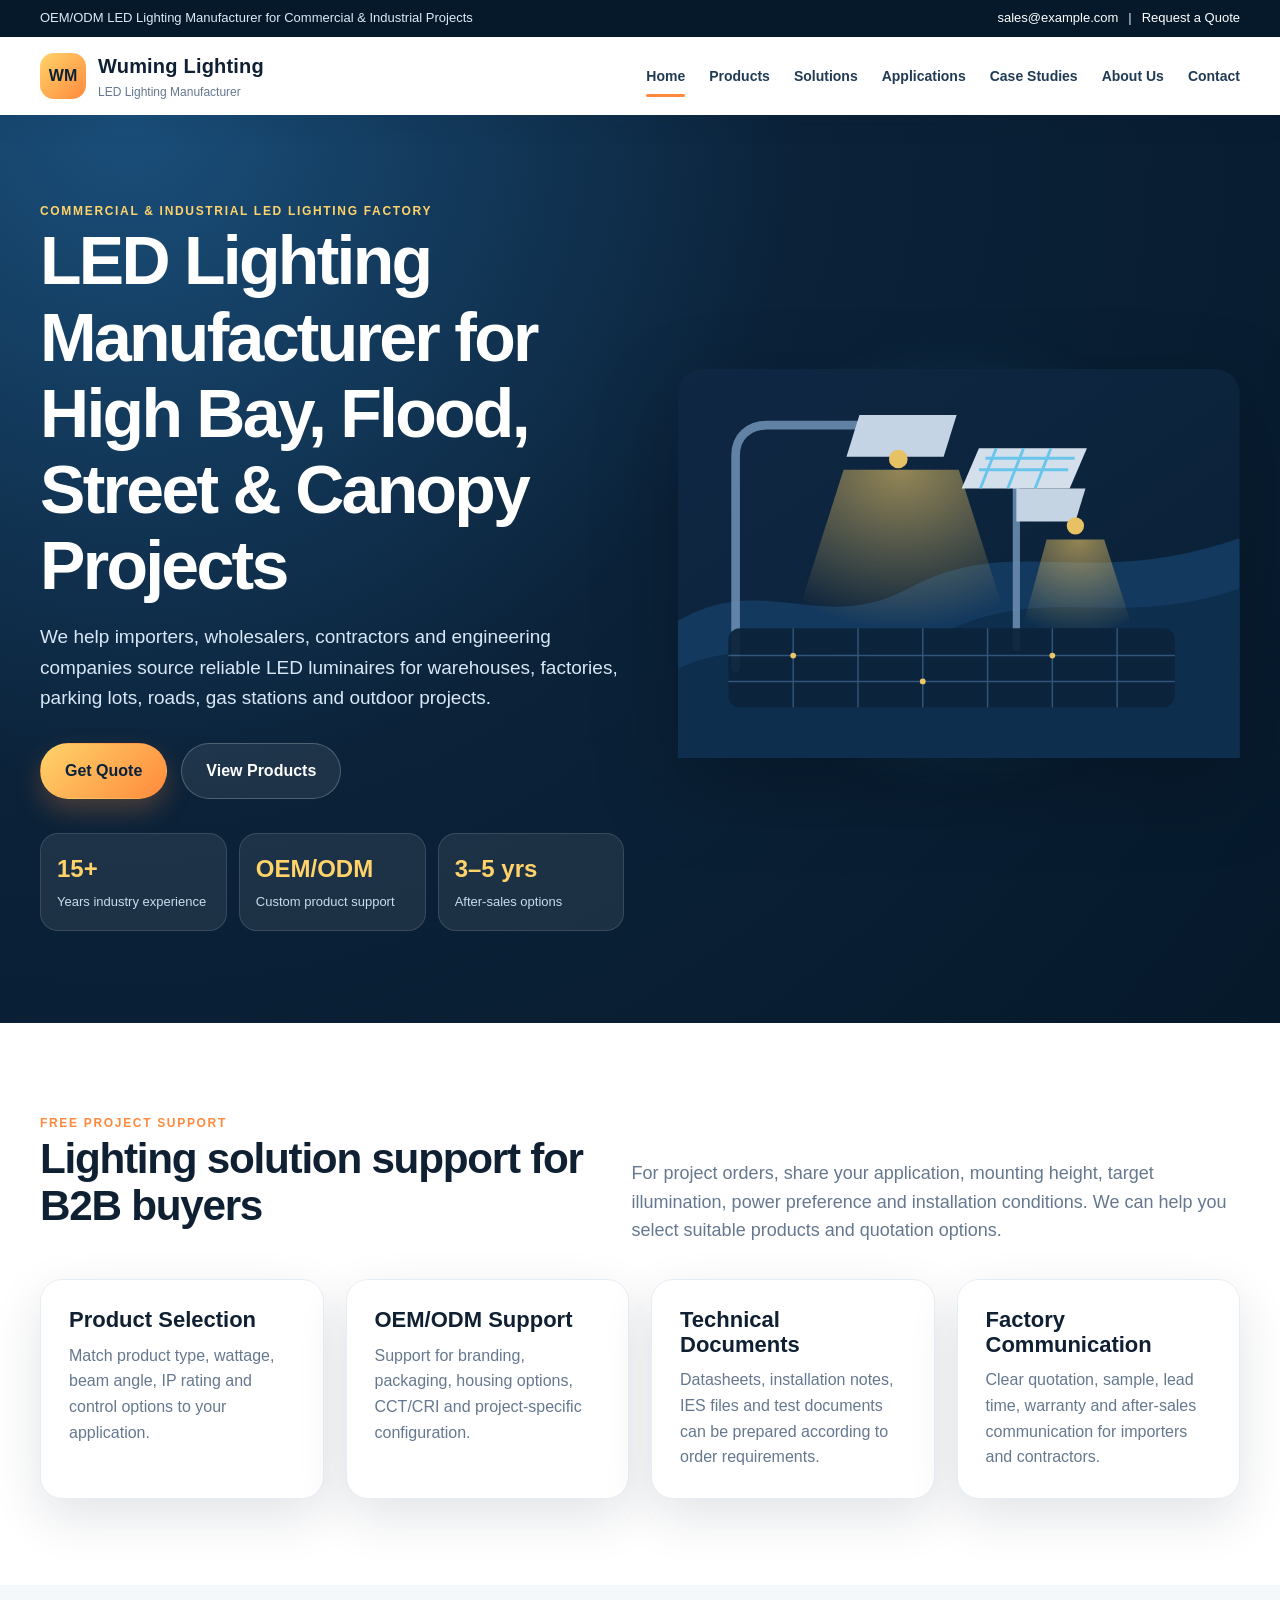
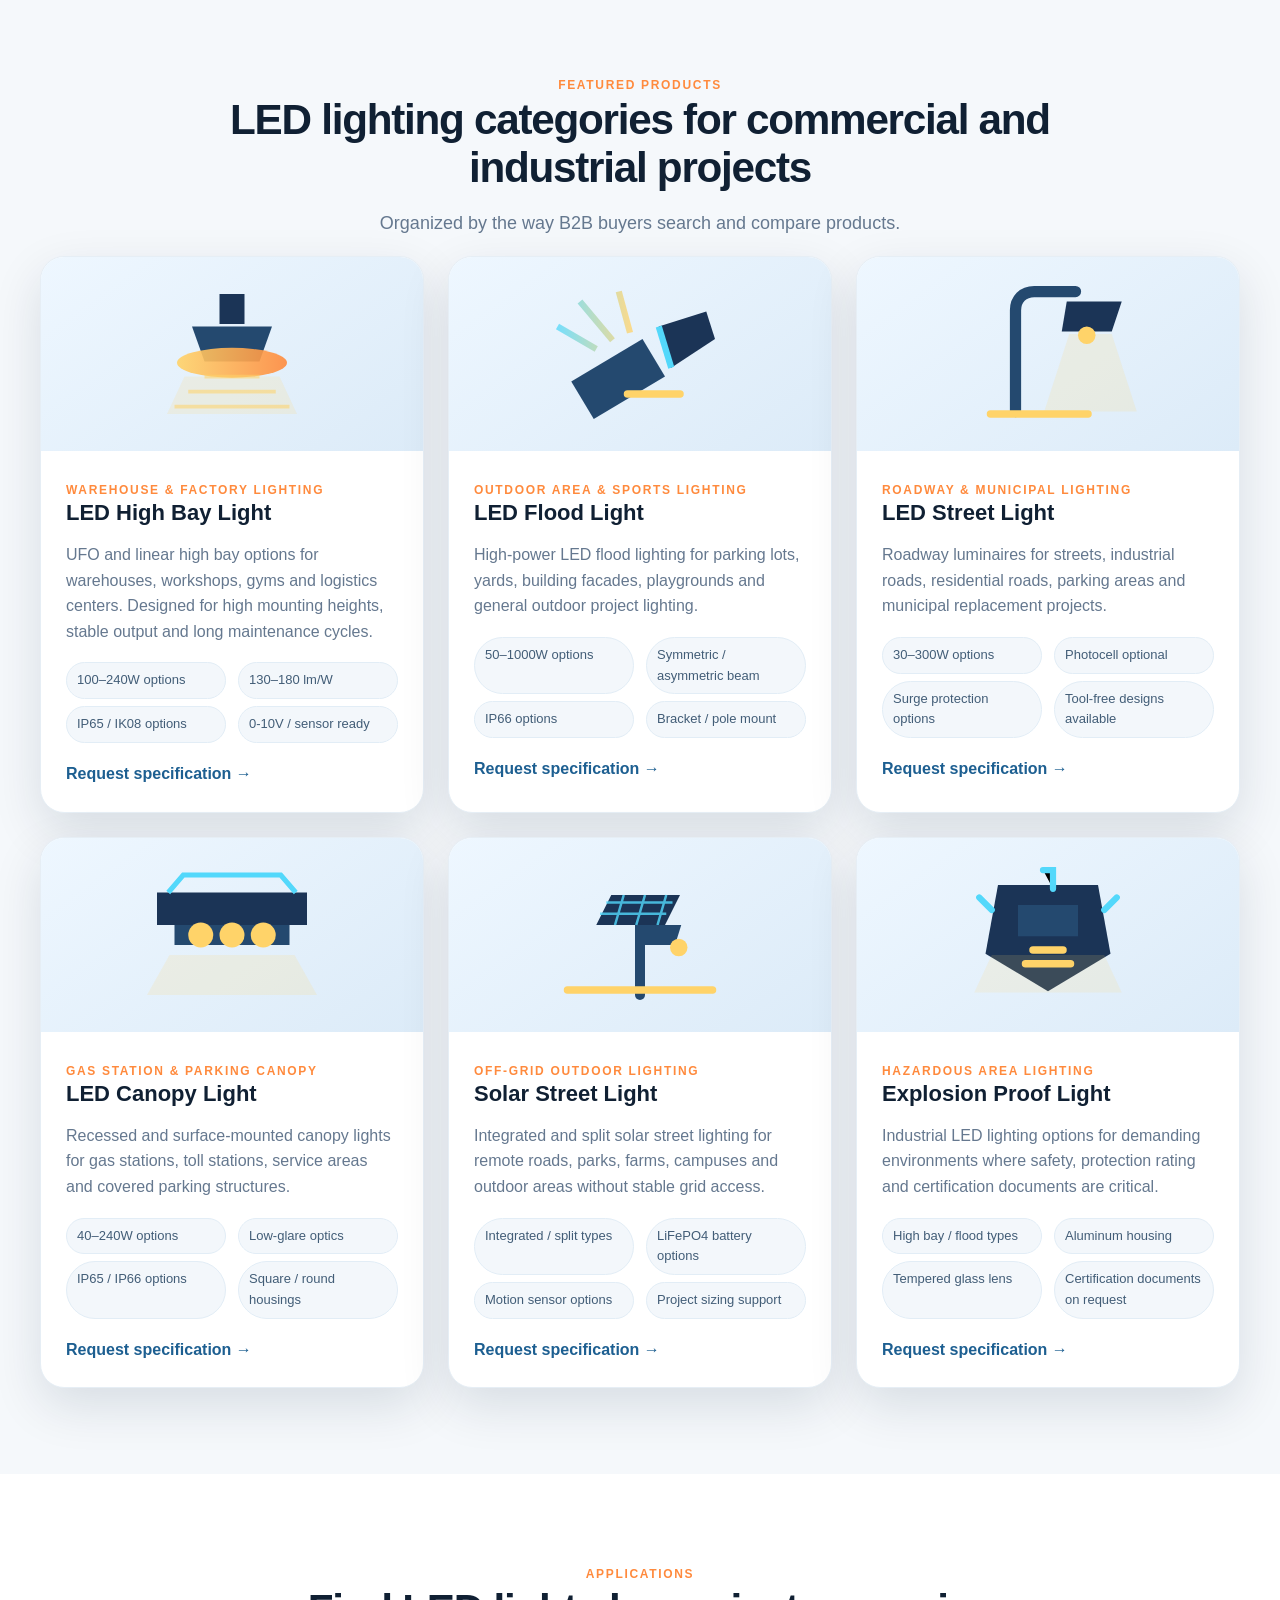
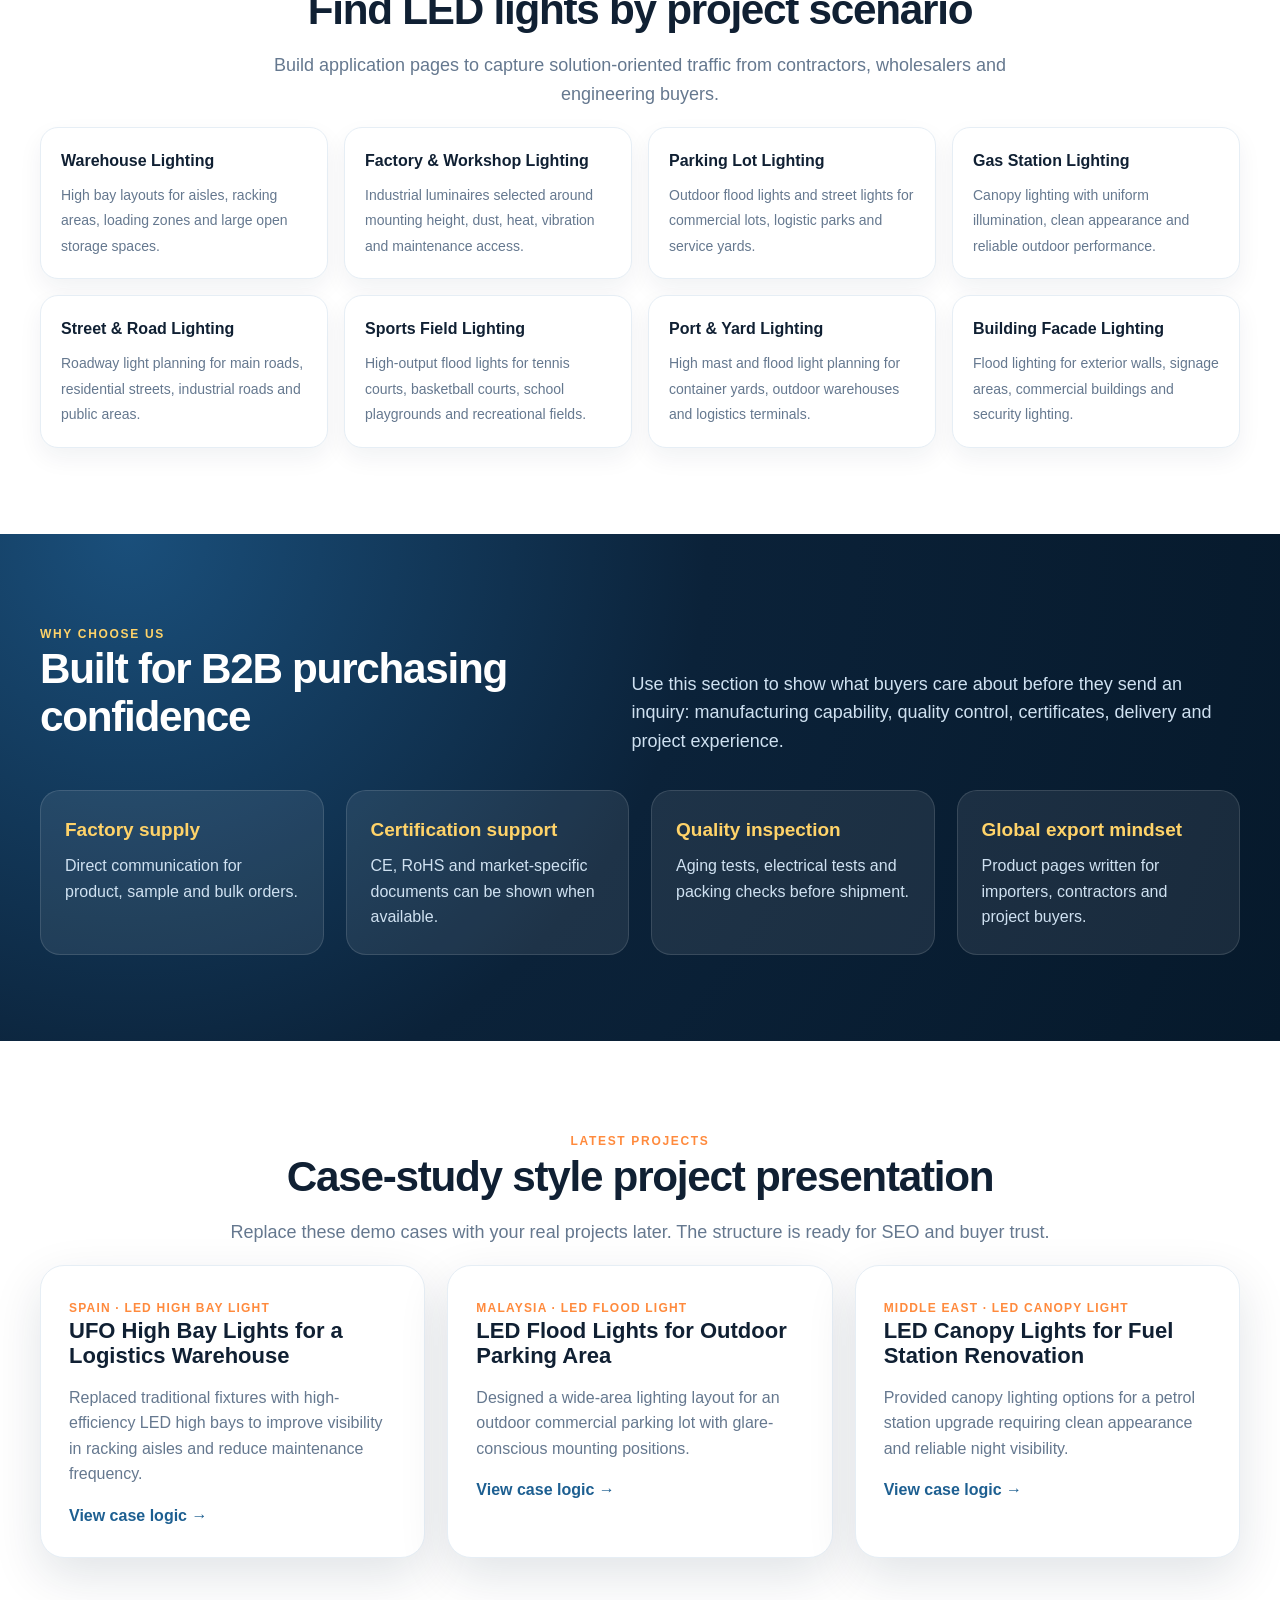
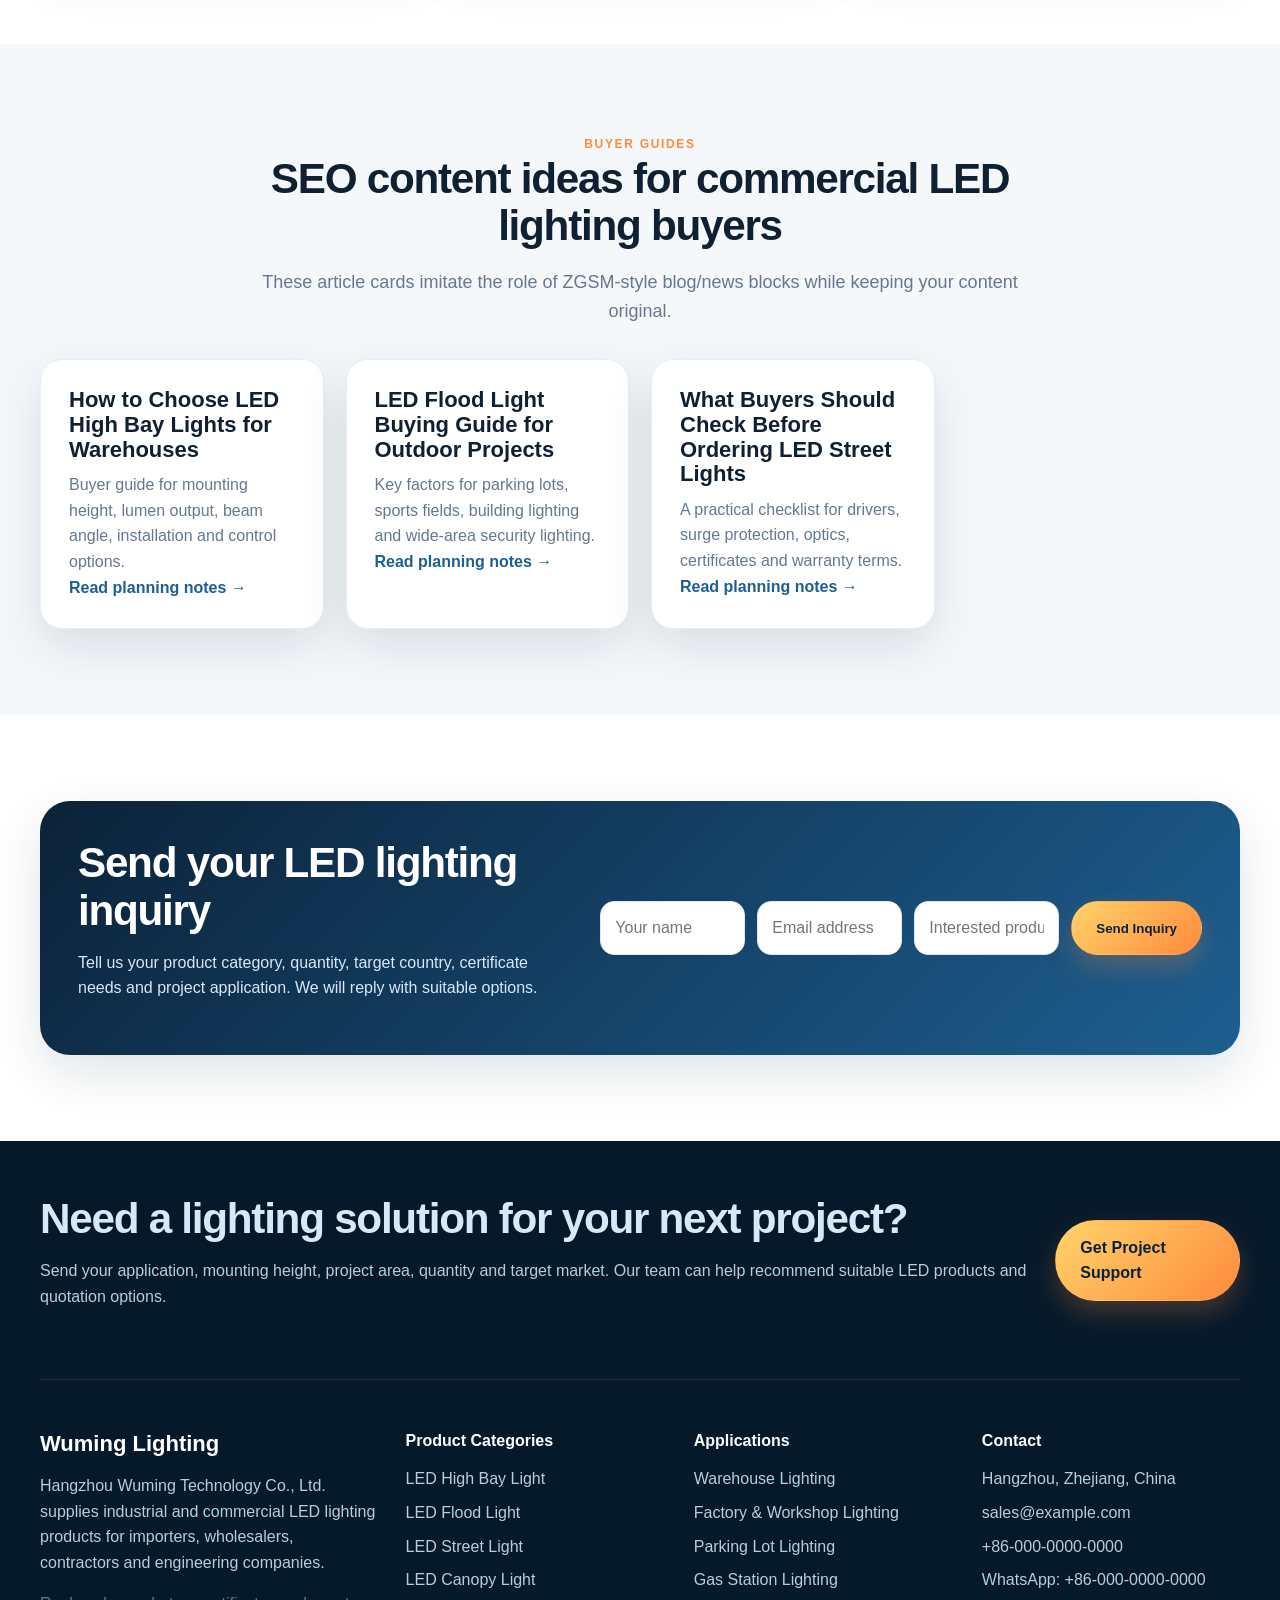
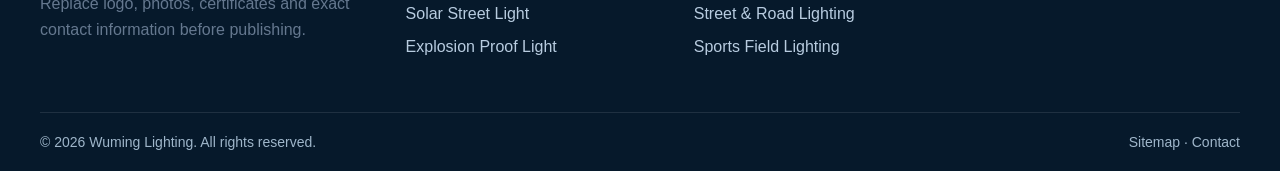
==== index.html @ 7475a836 "Initial commit of Wuming LED static site" ====
<!doctype html>
<html lang='en'>
<head>
  <meta charset='utf-8'>
  <meta name='viewport' content='width=device-width, initial-scale=1'>
  <title>Commercial &amp; Industrial LED Lighting Manufacturer</title>
  <meta name='description' content='Wuming Lighting supplies LED high bay, flood, street, canopy and solar lighting for B2B commercial and industrial projects.'>
  <meta name='robots' content='index, follow'>
  <link rel='canonical' href='https://example.com'>
  <meta property='og:title' content='Commercial &amp; Industrial LED Lighting Manufacturer'>
  <meta property='og:description' content='Wuming Lighting supplies LED high bay, flood, street, canopy and solar lighting for B2B commercial and industrial projects.'>
  <meta property='og:type' content='website'>
  <meta name='theme-color' content='#0b2239'>
  <link rel='stylesheet' href='/assets/css/style.css'>
  
<script type='application/ld+json'>{
  "@context":"https://schema.org",
  "@type":"Organization",
  "name":"Wuming Lighting",
  "legalName":"Hangzhou Wuming Technology Co., Ltd.",
  "url":"https://example.com",
  "email":"sales@example.com",
  "address":{"@type":"PostalAddress","addressLocality":"Hangzhou","addressRegion":"Zhejiang","addressCountry":"CN"},
  "makesOffer":[{"@type":"Offer","itemOffered":{"@type":"Product","name":"LED High Bay Light"}}, {"@type":"Offer","itemOffered":{"@type":"Product","name":"LED Flood Light"}}, {"@type":"Offer","itemOffered":{"@type":"Product","name":"LED Street Light"}}, {"@type":"Offer","itemOffered":{"@type":"Product","name":"LED Canopy Light"}}, {"@type":"Offer","itemOffered":{"@type":"Product","name":"Solar Street Light"}}, {"@type":"Offer","itemOffered":{"@type":"Product","name":"Explosion Proof Light"}}]
}</script>
</head>
<body>

<header class='site-header' id='top'>
  <div class='topbar'>
    <div>OEM/ODM LED Lighting Manufacturer for Commercial & Industrial Projects</div>
    <div class='topbar-links'><a href='mailto:sales@example.com'>sales@example.com</a><span>|</span><a href='/contact/'>Request a Quote</a></div>
  </div>
  <div class='nav-wrap'>
    <a class='brand' href='/' aria-label='Wuming Lighting home'>
      <span class='brand-mark'>WM</span><span><strong>Wuming Lighting</strong><small>LED Lighting Manufacturer</small></span>
    </a>
    <button class='menu-toggle' aria-label='Open navigation' aria-expanded='false'>☰</button>
    <nav class='main-nav' aria-label='Main navigation'><a class='active' href='/'>Home</a><a class='' href='/products/'>Products</a><a class='' href='/solutions/'>Solutions</a><a class='' href='/applications/'>Applications</a><a class='' href='/case-studies/'>Case Studies</a><a class='' href='/about/'>About Us</a><a class='' href='/contact/'>Contact</a></nav>
  </div>
</header>

<main>
<section class='hero section-dark'>
  <div class='container hero-grid'>
    <div class='hero-copy'>
      <span class='eyebrow'>Commercial & Industrial LED Lighting Factory</span>
      <h1>LED Lighting Manufacturer for High Bay, Flood, Street & Canopy Projects</h1>
      <p>We help importers, wholesalers, contractors and engineering companies source reliable LED luminaires for warehouses, factories, parking lots, roads, gas stations and outdoor projects.</p>
      <div class='hero-actions'><a class='btn btn-primary' href='/contact/'>Get Quote</a><a class='btn btn-secondary' href='/products/'>View Products</a></div>
      <div class='hero-metrics'><div><strong>15+</strong><span>Years industry experience</span></div><div><strong>OEM/ODM</strong><span>Custom product support</span></div><div><strong>3–5 yrs</strong><span>After-sales options</span></div></div>
    </div>
    <div class='hero-visual'>
<svg class='hero-visual-svg' viewBox='0 0 780 540' role='img' aria-label='Industrial LED lighting project illustration'>
  <defs>
    <linearGradient id='hbg' x1='0' x2='1' y1='0' y2='1'><stop stop-color='#0f2743'/><stop offset='1' stop-color='#092035'/></linearGradient>
    <radialGradient id='beam' cx='50%' cy='0%' r='80%'><stop stop-color='#ffd369' stop-opacity='.62'/><stop offset='1' stop-color='#ffd369' stop-opacity='0'/></radialGradient>
  </defs>
  <rect width='780' height='540' rx='34' fill='url(#hbg)'/>
  <path d='M0 350 C120 280 200 370 320 305 C470 225 560 310 780 235 V540 H0z' fill='#14395e'/>
  <path d='M0 416 C120 360 230 435 360 370 C515 292 600 366 780 305 V540 H0z' fill='#0d2e4d'/>
  <g opacity='.9'>
    <path d='M80 415V120c0-26 18-42 44-42h160' fill='none' stroke='#6a8caf' stroke-width='12' stroke-linecap='round'/>
    <path d='M252 64h135l-18 58H234z' fill='#d9e8f6'/>
    <circle cx='306' cy='125' r='13' fill='#ffd369'/>
    <path d='M230 140h160l88 276H142z' fill='url(#beam)'/>
  </g>
  <g opacity='.9' transform='translate(410 82)'>
    <path d='M60 305V72' stroke='#6a8caf' stroke-width='10' stroke-linecap='round'/>
    <path d='M8 28h150l-24 56H-16z' fill='#eaf4ff'/>
    <path d='M17 42h124M8 58h124M32 28L10 84M70 28L48 84M108 28L86 84' stroke='#57d0ff' stroke-width='4' opacity='.8'/>
    <path d='M60 84h96l-14 46H60z' fill='#d9e8f6'/>
    <circle cx='142' cy='136' r='12' fill='#ffd369'/>
    <path d='M102 155h80l54 168H56z' fill='url(#beam)'/>
  </g>
  <g transform='translate(70 360)' opacity='.92'>
    <rect x='0' y='0' width='620' height='110' rx='16' fill='#0b233a'/>
    <path d='M0 38h620M0 74h620M90 0v110M180 0v110M270 0v110M360 0v110M450 0v110M540 0v110' stroke='#355a7d' stroke-width='2'/>
    <circle cx='90' cy='38' r='4' fill='#ffd369'/><circle cx='270' cy='74' r='4' fill='#ffd369'/><circle cx='450' cy='38' r='4' fill='#ffd369'/>
  </g>
</svg>
</div>
  </div>
</section>
<section class='section'>
  <div class='container split-head'><div><span class='eyebrow'>Free Project Support</span><h2>Lighting solution support for B2B buyers</h2></div><p>For project orders, share your application, mounting height, target illumination, power preference and installation conditions. We can help you select suitable products and quotation options.</p></div>
  <div class='container feature-grid'>
    <article class='feature-card'><h3>Product Selection</h3><p>Match product type, wattage, beam angle, IP rating and control options to your application.</p></article>
    <article class='feature-card'><h3>OEM/ODM Support</h3><p>Support for branding, packaging, housing options, CCT/CRI and project-specific configuration.</p></article>
    <article class='feature-card'><h3>Technical Documents</h3><p>Datasheets, installation notes, IES files and test documents can be prepared according to order requirements.</p></article>
    <article class='feature-card'><h3>Factory Communication</h3><p>Clear quotation, sample, lead time, warranty and after-sales communication for importers and contractors.</p></article>
  </div>
</section>
<section class='section soft-bg'>
  <div class='container section-head'><span class='eyebrow'>Featured Products</span><h2>LED lighting categories for commercial and industrial projects</h2><p>Organized by the way B2B buyers search and compare products.</p></div>
  <div class='container product-grid'>
<article class='product-card' id='led-high-bay-light'>
  <div class='product-media'><svg viewBox='0 0 160 120' role='img' aria-hidden='true'><defs><linearGradient id='g1' x1='0' x2='1'><stop stop-color='#ffd369'/><stop offset='1' stop-color='#ff8a3d'/></linearGradient></defs><path d='M70 12h20v24H70z' fill='#1b3456'/><path d='M48 38h64l-10 28H58z' fill='#24496f'/><ellipse cx='80' cy='67' rx='44' ry='12' fill='url(#g1)' opacity='.9'/><path d='M42 78h76l14 30H28z' fill='#ffd369' opacity='.16'/><path d='M58 78h44M45 90h70M34 102h92' stroke='#ffd369' stroke-width='3' opacity='.55'/></svg></div>
  <div class='product-body'>
    <span class='eyebrow'>Warehouse & factory lighting</span>
    <h3>LED High Bay Light</h3>
    <p>UFO and linear high bay options for warehouses, workshops, gyms and logistics centers. Designed for high mounting heights, stable output and long maintenance cycles.</p>
    <ul class='spec-list'><li>100–240W options</li><li>130–180 lm/W</li><li>IP65 / IK08 options</li><li>0-10V / sensor ready</li></ul>
    <a class='text-link' href='/contact/?product=led-high-bay-light'>Request specification →</a>
  </div>
</article>
<article class='product-card' id='led-flood-light'>
  <div class='product-media'><svg viewBox='0 0 160 120' role='img' aria-hidden='true'><defs><linearGradient id='gf' x1='0' x2='1'><stop stop-color='#53d8fb'/><stop offset='1' stop-color='#ffd369'/></linearGradient></defs><path d='M25 82l57-34 18 30-57 34z' fill='#24496f'/><path d='M95 38l38-12 7 22-35 23z' fill='#1b3456'/><path d='M95 38l10 33' stroke='#53d8fb' stroke-width='5'/><path d='M45 56L14 38M58 49L32 18M72 43L63 10' stroke='url(#gf)' stroke-width='5' opacity='.75'/><path d='M70 92h42' stroke='#ffd369' stroke-width='6' stroke-linecap='round'/></svg></div>
  <div class='product-body'>
    <span class='eyebrow'>Outdoor area & sports lighting</span>
    <h3>LED Flood Light</h3>
    <p>High-power LED flood lighting for parking lots, yards, building facades, playgrounds and general outdoor project lighting.</p>
    <ul class='spec-list'><li>50–1000W options</li><li>Symmetric / asymmetric beam</li><li>IP66 options</li><li>Bracket / pole mount</li></ul>
    <a class='text-link' href='/contact/?product=led-flood-light'>Request specification →</a>
  </div>
</article>
<article class='product-card' id='led-street-light'>
  <div class='product-media'><svg viewBox='0 0 160 120' role='img' aria-hidden='true'><path d='M54 106V25c0-9 6-15 15-15h33' fill='none' stroke='#24496f' stroke-width='9' stroke-linecap='round'/><path d='M95 18h44l-8 24H91z' fill='#1b3456'/><path d='M97 44h34l20 62H77z' fill='#ffd369' opacity='.16'/><path d='M34 108h78' stroke='#ffd369' stroke-width='6' stroke-linecap='round'/><circle cx='111' cy='45' r='7' fill='#ffd369'/></svg></div>
  <div class='product-body'>
    <span class='eyebrow'>Roadway & municipal lighting</span>
    <h3>LED Street Light</h3>
    <p>Roadway luminaires for streets, industrial roads, residential roads, parking areas and municipal replacement projects.</p>
    <ul class='spec-list'><li>30–300W options</li><li>Photocell optional</li><li>Surge protection options</li><li>Tool-free designs available</li></ul>
    <a class='text-link' href='/contact/?product=led-street-light'>Request specification →</a>
  </div>
</article>
<article class='product-card' id='led-canopy-light'>
  <div class='product-media'><svg viewBox='0 0 160 120' role='img' aria-hidden='true'><path d='M20 26h120v26H20z' fill='#1b3456'/><path d='M34 52h92v16H34z' fill='#24496f'/><circle cx='55' cy='60' r='10' fill='#ffd369'/><circle cx='80' cy='60' r='10' fill='#ffd369'/><circle cx='105' cy='60' r='10' fill='#ffd369'/><path d='M30 76h100l18 32H12z' fill='#ffd369' opacity='.16'/><path d='M29 26l12-14h78l12 14' fill='none' stroke='#53d8fb' stroke-width='4'/></svg></div>
  <div class='product-body'>
    <span class='eyebrow'>Gas station & parking canopy</span>
    <h3>LED Canopy Light</h3>
    <p>Recessed and surface-mounted canopy lights for gas stations, toll stations, service areas and covered parking structures.</p>
    <ul class='spec-list'><li>40–240W options</li><li>Low-glare optics</li><li>IP65 / IP66 options</li><li>Square / round housings</li></ul>
    <a class='text-link' href='/contact/?product=led-canopy-light'>Request specification →</a>
  </div>
</article>
<article class='product-card' id='solar-street-light'>
  <div class='product-media'><svg viewBox='0 0 160 120' role='img' aria-hidden='true'><path d='M80 108V50' stroke='#24496f' stroke-width='8' stroke-linecap='round'/><path d='M57 28h55l-12 24H45z' fill='#1b3456'/><path d='M53 34h53M48 43h53M67 28l-7 24M84 28l-7 24M101 28l-7 24' stroke='#53d8fb' stroke-width='2' opacity='.8'/><path d='M80 52h33l-5 16H80z' fill='#24496f'/><circle cx='111' cy='70' r='7' fill='#ffd369'/><path d='M22 104h116' stroke='#ffd369' stroke-width='6' stroke-linecap='round'/></svg></div>
  <div class='product-body'>
    <span class='eyebrow'>Off-grid outdoor lighting</span>
    <h3>Solar Street Light</h3>
    <p>Integrated and split solar street lighting for remote roads, parks, farms, campuses and outdoor areas without stable grid access.</p>
    <ul class='spec-list'><li>Integrated / split types</li><li>LiFePO4 battery options</li><li>Motion sensor options</li><li>Project sizing support</li></ul>
    <a class='text-link' href='/contact/?product=solar-street-light'>Request specification →</a>
  </div>
</article>
<article class='product-card' id='explosion-proof-light'>
  <div class='product-media'><svg viewBox='0 0 160 120' role='img' aria-hidden='true'><path d='M40 20h80l10 55-50 30-50-30z' fill='#1b3456'/><path d='M56 36h48v25H56z' fill='#24496f'/><path d='M68 72h24M62 83h36' stroke='#ffd369' stroke-width='6' stroke-linecap='round'/><path d='M76 8h8v15M25 30l10 10M135 30l-10 10' stroke='#53d8fb' stroke-width='5' stroke-linecap='round'/><path d='M35 76h90l14 30H21z' fill='#ffd369' opacity='.14'/></svg></div>
  <div class='product-body'>
    <span class='eyebrow'>Hazardous area lighting</span>
    <h3>Explosion Proof Light</h3>
    <p>Industrial LED lighting options for demanding environments where safety, protection rating and certification documents are critical.</p>
    <ul class='spec-list'><li>High bay / flood types</li><li>Aluminum housing</li><li>Tempered glass lens</li><li>Certification documents on request</li></ul>
    <a class='text-link' href='/contact/?product=explosion-proof-light'>Request specification →</a>
  </div>
</article></div>
</section>
<section class='section'>
  <div class='container section-head'><span class='eyebrow'>Applications</span><h2>Find LED lights by project scenario</h2><p>Build application pages to capture solution-oriented traffic from contractors, wholesalers and engineering buyers.</p></div>
  <div class='container app-grid'><a class='app-chip' href='/applications/'><strong>Warehouse Lighting</strong><span>High bay layouts for aisles, racking areas, loading zones and large open storage spaces.</span></a><a class='app-chip' href='/applications/'><strong>Factory & Workshop Lighting</strong><span>Industrial luminaires selected around mounting height, dust, heat, vibration and maintenance access.</span></a><a class='app-chip' href='/applications/'><strong>Parking Lot Lighting</strong><span>Outdoor flood lights and street lights for commercial lots, logistic parks and service yards.</span></a><a class='app-chip' href='/applications/'><strong>Gas Station Lighting</strong><span>Canopy lighting with uniform illumination, clean appearance and reliable outdoor performance.</span></a><a class='app-chip' href='/applications/'><strong>Street & Road Lighting</strong><span>Roadway light planning for main roads, residential streets, industrial roads and public areas.</span></a><a class='app-chip' href='/applications/'><strong>Sports Field Lighting</strong><span>High-output flood lights for tennis courts, basketball courts, school playgrounds and recreational fields.</span></a><a class='app-chip' href='/applications/'><strong>Port & Yard Lighting</strong><span>High mast and flood light planning for container yards, outdoor warehouses and logistics terminals.</span></a><a class='app-chip' href='/applications/'><strong>Building Facade Lighting</strong><span>Flood lighting for exterior walls, signage areas, commercial buildings and security lighting.</span></a></div>
</section>
<section class='section section-dark'>
  <div class='container split-head'><div><span class='eyebrow'>Why Choose Us</span><h2>Built for B2B purchasing confidence</h2></div><p>Use this section to show what buyers care about before they send an inquiry: manufacturing capability, quality control, certificates, delivery and project experience.</p></div>
  <div class='container proof-grid'>
    <div><strong>Factory supply</strong><span>Direct communication for product, sample and bulk orders.</span></div>
    <div><strong>Certification support</strong><span>CE, RoHS and market-specific documents can be shown when available.</span></div>
    <div><strong>Quality inspection</strong><span>Aging tests, electrical tests and packing checks before shipment.</span></div>
    <div><strong>Global export mindset</strong><span>Product pages written for importers, contractors and project buyers.</span></div>
  </div>
</section>
<section class='section'>
  <div class='container section-head'><span class='eyebrow'>Latest Projects</span><h2>Case-study style project presentation</h2><p>Replace these demo cases with your real projects later. The structure is ready for SEO and buyer trust.</p></div>
  <div class='container case-grid'><article class='case-card'><span>Spain · LED High Bay Light</span><h3>UFO High Bay Lights for a Logistics Warehouse</h3><p>Replaced traditional fixtures with high-efficiency LED high bays to improve visibility in racking aisles and reduce maintenance frequency.</p><a href='/case-studies/'>View case logic →</a></article><article class='case-card'><span>Malaysia · LED Flood Light</span><h3>LED Flood Lights for Outdoor Parking Area</h3><p>Designed a wide-area lighting layout for an outdoor commercial parking lot with glare-conscious mounting positions.</p><a href='/case-studies/'>View case logic →</a></article><article class='case-card'><span>Middle East · LED Canopy Light</span><h3>LED Canopy Lights for Fuel Station Renovation</h3><p>Provided canopy lighting options for a petrol station upgrade requiring clean appearance and reliable night visibility.</p><a href='/case-studies/'>View case logic →</a></article></div>
</section>
<section class='section soft-bg'>
  <div class='container section-head'><span class='eyebrow'>Buyer Guides</span><h2>SEO content ideas for commercial LED lighting buyers</h2><p>These article cards imitate the role of ZGSM-style blog/news blocks while keeping your content original.</p></div>
  <div class='container blog-grid'><article class='blog-card'><h3>How to Choose LED High Bay Lights for Warehouses</h3><p>Buyer guide for mounting height, lumen output, beam angle, installation and control options.</p><a href='/solutions/'>Read planning notes →</a></article><article class='blog-card'><h3>LED Flood Light Buying Guide for Outdoor Projects</h3><p>Key factors for parking lots, sports fields, building lighting and wide-area security lighting.</p><a href='/solutions/'>Read planning notes →</a></article><article class='blog-card'><h3>What Buyers Should Check Before Ordering LED Street Lights</h3><p>A practical checklist for drivers, surge protection, optics, certificates and warranty terms.</p><a href='/solutions/'>Read planning notes →</a></article></div>
</section>
<section class='section'>
  <div class='container contact-strip'>
    <div><h2>Send your LED lighting inquiry</h2><p>Tell us your product category, quantity, target country, certificate needs and project application. We will reply with suitable options.</p></div>
    <form class='mini-form' data-mail-form>
      <input name='name' placeholder='Your name' required>
      <input name='email' type='email' placeholder='Email address' required>
      <input name='product' placeholder='Interested product'>
      <button class='btn btn-primary' type='submit'>Send Inquiry</button>
    </form>
  </div>
</section>
</main>

<footer class='site-footer'>
  <div class='container footer-cta'>
    <div><h2>Need a lighting solution for your next project?</h2><p>Send your application, mounting height, project area, quantity and target market. Our team can help recommend suitable LED products and quotation options.</p></div>
    <a class='btn btn-primary' href='/contact/'>Get Project Support</a>
  </div>
  <div class='container footer-grid'>
    <div><h3>Wuming Lighting</h3><p>Hangzhou Wuming Technology Co., Ltd. supplies industrial and commercial LED lighting products for importers, wholesalers, contractors and engineering companies.</p><p class='muted'>Replace logo, photos, certificates and exact contact information before publishing.</p></div>
    <div><h4>Product Categories</h4><ul><li><a href='/products/#led-high-bay-light'>LED High Bay Light</a></li><li><a href='/products/#led-flood-light'>LED Flood Light</a></li><li><a href='/products/#led-street-light'>LED Street Light</a></li><li><a href='/products/#led-canopy-light'>LED Canopy Light</a></li><li><a href='/products/#solar-street-light'>Solar Street Light</a></li><li><a href='/products/#explosion-proof-light'>Explosion Proof Light</a></li></ul></div>
    <div><h4>Applications</h4><ul><li><a href='/applications/'>Warehouse Lighting</a></li><li><a href='/applications/'>Factory & Workshop Lighting</a></li><li><a href='/applications/'>Parking Lot Lighting</a></li><li><a href='/applications/'>Gas Station Lighting</a></li><li><a href='/applications/'>Street & Road Lighting</a></li><li><a href='/applications/'>Sports Field Lighting</a></li></ul></div>
    <div><h4>Contact</h4><ul><li>Hangzhou, Zhejiang, China</li><li><a href='mailto:sales@example.com'>sales@example.com</a></li><li>+86-000-0000-0000</li><li>WhatsApp: +86-000-0000-0000</li></ul></div>
  </div>
  <div class='container footer-bottom'><span>© 2026 Wuming Lighting. All rights reserved.</span><span><a href='/sitemap.xml'>Sitemap</a> · <a href='/contact/'>Contact</a></span></div>
</footer>
<button class='back-to-top' aria-label='Back to top'>↑</button>
<script src='/assets/js/main.js'></script>

</body>
</html>
---- assets/css/style.css ----
:root{--navy:#0b2239;--navy2:#102f4d;--blue:#1d5f91;--sky:#57d0ff;--gold:#ffd369;--orange:#ff8a3d;--ink:#102033;--muted:#65788f;--line:#e6eef5;--soft:#f5f8fb;--white:#fff;--shadow:0 18px 50px rgba(10,34,57,.12);--radius:22px;--max:1200px}*{box-sizing:border-box}html{scroll-behavior:smooth}body{margin:0;font-family:Inter,Arial,Helvetica,sans-serif;color:var(--ink);line-height:1.6;background:#fff}a{color:inherit;text-decoration:none}img,svg{max-width:100%;display:block}.container{width:min(var(--max),calc(100% - 40px));margin-inline:auto}.topbar{background:#06192b;color:#dceaf7;font-size:13px;display:flex;justify-content:space-between;gap:16px;padding:8px max(20px,calc((100% - var(--max))/2));}.topbar a{color:#fff}.topbar-links{display:flex;gap:10px;align-items:center}.site-header{position:sticky;top:0;z-index:50;background:#fff;box-shadow:0 8px 24px rgba(8,29,48,.08)}.nav-wrap{width:min(var(--max),calc(100% - 40px));height:78px;margin:auto;display:flex;align-items:center;justify-content:space-between;gap:20px}.brand{display:flex;align-items:center;gap:12px}.brand-mark{width:46px;height:46px;border-radius:14px;background:linear-gradient(135deg,var(--gold),var(--orange));display:grid;place-items:center;font-weight:900;color:#082138}.brand strong{display:block;font-size:20px;letter-spacing:.2px}.brand small{display:block;color:var(--muted);font-size:12px;margin-top:1px}.main-nav{display:flex;gap:24px;align-items:center}.main-nav a{font-weight:700;font-size:14px;color:#213b55;position:relative}.main-nav a:after{content:'';position:absolute;left:0;right:0;bottom:-10px;height:3px;background:var(--orange);border-radius:20px;transform:scaleX(0);transition:.2s}.main-nav a:hover:after,.main-nav a.active:after{transform:scaleX(1)}.menu-toggle{display:none;border:0;background:var(--navy);color:#fff;border-radius:12px;padding:10px 12px;font-size:20px}.section{padding:86px 0}.section-dark{background:radial-gradient(circle at 10% 0%,#1a4f7b 0%,var(--navy) 46%,#06192b 100%);color:#fff}.soft-bg{background:var(--soft)}.hero{padding:82px 0 92px;overflow:hidden}.hero-grid{display:grid;grid-template-columns:1.02fr .98fr;gap:54px;align-items:center}.eyebrow{display:inline-flex;align-items:center;gap:8px;text-transform:uppercase;letter-spacing:.14em;font-weight:900;font-size:12px;color:var(--orange)}.section-dark .eyebrow{color:var(--gold)}h1,h2,h3,h4{line-height:1.12;margin:0 0 16px}h1{font-size:clamp(40px,5.4vw,68px);letter-spacing:-.04em}h2{font-size:clamp(30px,3.3vw,44px);letter-spacing:-.03em}h3{font-size:22px}.hero-copy p,.page-hero p{font-size:19px;color:#d8e8f6;max-width:680px}.hero-actions{display:flex;gap:14px;flex-wrap:wrap;margin-top:30px}.btn{display:inline-flex;align-items:center;justify-content:center;border-radius:999px;padding:14px 24px;font-weight:900;border:1px solid transparent;transition:.2s;cursor:pointer}.btn-primary{background:linear-gradient(135deg,var(--gold),var(--orange));color:#092139;box-shadow:0 12px 26px rgba(255,138,61,.25)}.btn-primary:hover{transform:translateY(-2px)}.btn-secondary{background:rgba(255,255,255,.08);border-color:rgba(255,255,255,.22);color:#fff}.hero-metrics{display:grid;grid-template-columns:repeat(3,1fr);gap:12px;margin-top:34px}.hero-metrics div{background:rgba(255,255,255,.08);border:1px solid rgba(255,255,255,.12);border-radius:18px;padding:16px}.hero-metrics strong{display:block;color:var(--gold);font-size:24px}.hero-metrics span{font-size:13px;color:#c9dded}.hero-visual{position:relative}.hero-visual:before{content:'';position:absolute;inset:-28px;background:radial-gradient(circle,#57d0ff33,transparent 62%);filter:blur(14px)}.hero-visual-svg{position:relative;filter:drop-shadow(0 28px 42px rgba(0,0,0,.22))}.split-head{display:grid;grid-template-columns:.9fr 1fr;gap:44px;align-items:end}.split-head p{font-size:18px;color:var(--muted);margin:0}.section-dark .split-head p{color:#cfe1f1}.section-head{text-align:center;max-width:820px}.section-head p{color:var(--muted);font-size:18px}.section-head.compact{text-align:left}.feature-grid,.proof-grid,.blog-grid{display:grid;grid-template-columns:repeat(4,1fr);gap:22px;margin-top:34px}.feature-card,.blog-card,.application-card,.factory-card,.contact-info,.contact-form{background:#fff;border:1px solid var(--line);border-radius:var(--radius);padding:28px;box-shadow:var(--shadow)}.feature-card h3,.blog-card h3{margin-bottom:10px}.feature-card p,.blog-card p{color:var(--muted);margin:0}.product-grid{display:grid;grid-template-columns:repeat(3,1fr);gap:24px}.product-card{background:#fff;border:1px solid var(--line);border-radius:24px;overflow:hidden;box-shadow:var(--shadow);display:flex;flex-direction:column}.product-media{background:linear-gradient(145deg,#eef7ff,#dcebf8);min-height:190px;display:grid;place-items:center;padding:22px}.product-media svg{height:150px}.product-body{padding:25px}.product-body p{color:var(--muted)}.spec-list{display:grid;grid-template-columns:1fr 1fr;gap:7px 12px;padding:0;margin:18px 0;list-style:none}.spec-list li{font-size:13px;background:#f3f7fb;border:1px solid #e2edf6;border-radius:999px;padding:7px 10px;color:#425d77}.text-link,.case-card a,.blog-card a,.application-card a{font-weight:900;color:var(--blue)}.app-grid{display:grid;grid-template-columns:repeat(4,1fr);gap:16px}.app-chip{border:1px solid var(--line);background:#fff;border-radius:18px;padding:20px;min-height:142px;box-shadow:0 10px 25px rgba(12,39,66,.06);transition:.2s}.app-chip:hover{transform:translateY(-3px);box-shadow:var(--shadow)}.app-chip strong{display:block;margin-bottom:8px}.app-chip span{color:var(--muted);font-size:14px}.proof-grid{grid-template-columns:repeat(4,1fr)}.proof-grid div{background:rgba(255,255,255,.08);border:1px solid rgba(255,255,255,.12);border-radius:20px;padding:24px}.proof-grid.light div{background:#fff;border-color:var(--line);box-shadow:var(--shadow)}.proof-grid strong{display:block;color:var(--gold);font-size:19px;margin-bottom:8px}.proof-grid.light strong{color:var(--blue)}.proof-grid span{display:block;color:#cfe1f1}.proof-grid.light span{color:var(--muted)}.case-grid{display:grid;grid-template-columns:repeat(3,1fr);gap:22px}.case-card{background:#fff;border:1px solid var(--line);border-radius:24px;padding:28px;box-shadow:var(--shadow)}.case-card span{font-size:12px;text-transform:uppercase;letter-spacing:.1em;color:var(--orange);font-weight:900}.case-card p{color:var(--muted)}.contact-strip{background:linear-gradient(135deg,var(--navy),var(--blue));border-radius:30px;padding:38px;display:grid;grid-template-columns:.9fr 1.1fr;gap:30px;align-items:center;color:#fff;box-shadow:var(--shadow)}.contact-strip p{color:#d9e8f7}.mini-form{display:grid;grid-template-columns:1fr 1fr 1fr auto;gap:12px}.mini-form input,.contact-form input,.contact-form select,.contact-form textarea{width:100%;border:1px solid #dce8f2;border-radius:14px;padding:13px 14px;font:inherit}.mini-form button{white-space:nowrap}.page-hero{padding:70px 0}.breadcrumb{display:flex;gap:8px;align-items:center;color:#c8dcec;font-size:14px;margin-bottom:18px}.breadcrumb a{color:#fff}.comparison-wrap{overflow:auto}.comparison{width:100%;border-collapse:separate;border-spacing:0;background:#fff;border:1px solid var(--line);border-radius:22px;overflow:hidden;box-shadow:var(--shadow)}.comparison th,.comparison td{text-align:left;padding:18px;border-bottom:1px solid var(--line);vertical-align:top}.comparison th{background:#0c2843;color:#fff}.comparison tr:last-child td{border-bottom:0}.app-card-grid{display:grid;grid-template-columns:repeat(4,1fr);gap:22px}.application-card p,.application-card li{color:var(--muted)}.application-card ul{padding-left:20px}.solution-timeline{display:grid;grid-template-columns:repeat(4,1fr);gap:22px}.solution-timeline article{border:1px solid var(--line);border-radius:24px;padding:28px;background:#fff;box-shadow:var(--shadow)}.solution-timeline span{display:grid;place-items:center;width:44px;height:44px;border-radius:14px;background:linear-gradient(135deg,var(--gold),var(--orange));font-weight:900;margin-bottom:20px}.case-filter{display:flex;gap:10px;flex-wrap:wrap;margin-bottom:26px}.filter-btn{border:1px solid var(--line);background:#fff;padding:10px 16px;border-radius:999px;font-weight:800;cursor:pointer}.filter-btn.active,.filter-btn:hover{background:var(--navy);color:#fff}.about-grid,.contact-grid{display:grid;grid-template-columns:1fr 1fr;gap:34px;align-items:start}.factory-card ul,.contact-list{padding-left:20px;color:var(--muted)}.notice{background:#fff8e1;border:1px solid #ffe1a6;color:#70531d;border-radius:16px;padding:16px;margin-top:20px}.contact-form{display:grid;gap:16px}.contact-form label{display:grid;gap:7px;font-weight:800}.site-footer{background:#06192b;color:#d9e8f6}.footer-cta{padding:54px 0;border-bottom:1px solid rgba(255,255,255,.1);display:flex;justify-content:space-between;gap:20px;align-items:center}.footer-cta p{color:#b8cce0}.footer-grid{display:grid;grid-template-columns:1.3fr 1fr 1fr 1fr;gap:30px;padding:52px 0}.footer-grid h3,.footer-grid h4{color:#fff}.footer-grid p,.footer-grid li{color:#b8cce0}.footer-grid ul{list-style:none;padding:0;margin:0;display:grid;gap:8px}.muted{color:var(--muted)!important}.footer-bottom{border-top:1px solid rgba(255,255,255,.1);display:flex;justify-content:space-between;gap:20px;padding:18px 0;color:#9fb6ca;font-size:14px}.back-to-top{position:fixed;right:22px;bottom:22px;width:46px;height:46px;border-radius:50%;border:0;background:var(--orange);color:#102033;font-weight:900;box-shadow:var(--shadow);cursor:pointer;display:none}.back-to-top.show{display:block}@media (max-width:980px){.topbar{display:none}.menu-toggle{display:block}.nav-wrap{height:auto;padding:15px 0;align-items:flex-start}.main-nav{display:none;position:absolute;left:20px;right:20px;top:72px;background:#fff;border:1px solid var(--line);border-radius:20px;padding:18px;box-shadow:var(--shadow);flex-direction:column;align-items:flex-start}.main-nav.open{display:flex}.hero-grid,.split-head,.contact-strip,.about-grid,.contact-grid{grid-template-columns:1fr}.product-grid,.case-grid{grid-template-columns:repeat(2,1fr)}.feature-grid,.proof-grid,.app-grid,.blog-grid,.app-card-grid,.solution-timeline{grid-template-columns:repeat(2,1fr)}.mini-form{grid-template-columns:1fr 1fr}.footer-grid{grid-template-columns:1fr 1fr}.footer-cta{align-items:flex-start;flex-direction:column}}@media (max-width:640px){.container{width:min(100% - 28px,var(--max))}.section{padding:58px 0}.hero{padding:54px 0}.product-grid,.case-grid,.feature-grid,.proof-grid,.app-grid,.blog-grid,.app-card-grid,.solution-timeline,.mini-form,.footer-grid{grid-template-columns:1fr}.hero-metrics{grid-template-columns:1fr}.footer-bottom{flex-direction:column}.contact-strip{padding:26px}.brand strong{font-size:17px}.brand small{display:none}h1{font-size:38px}h2{font-size:30px}.spec-list{grid-template-columns:1fr}}
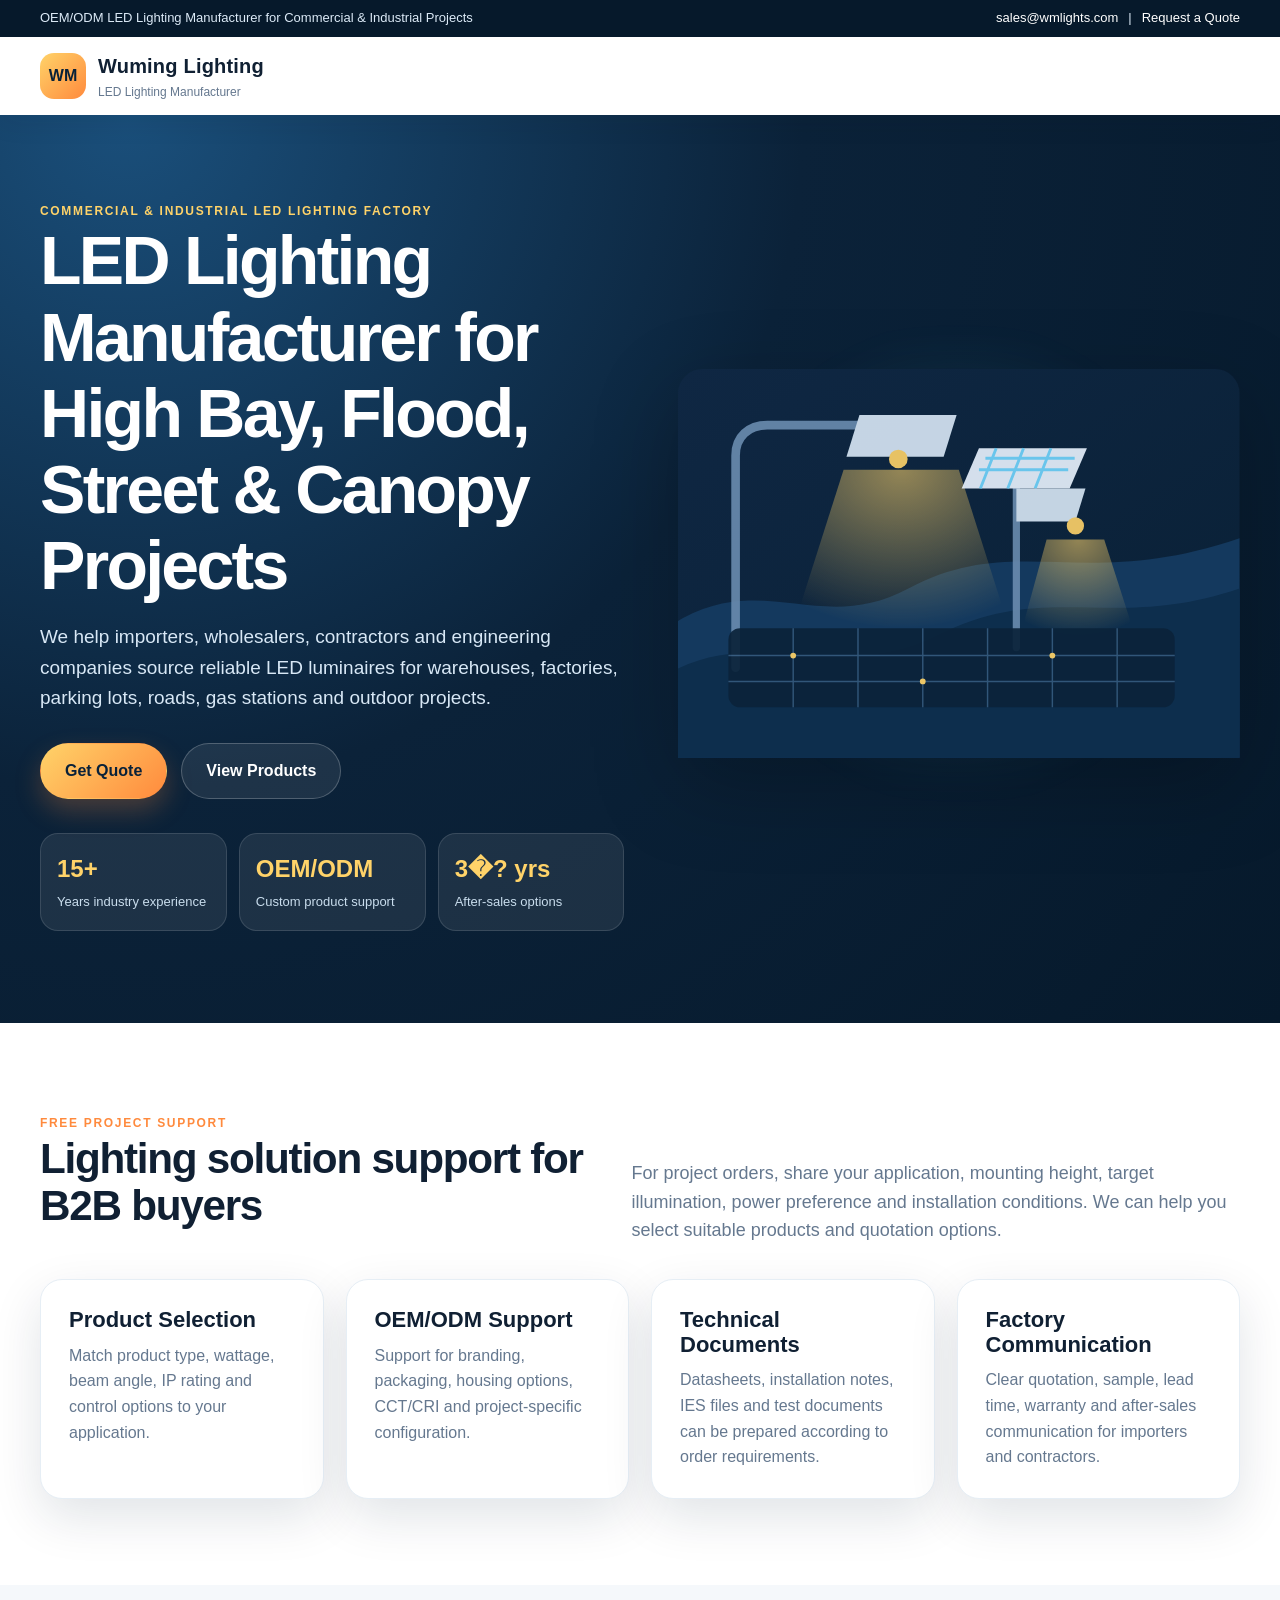
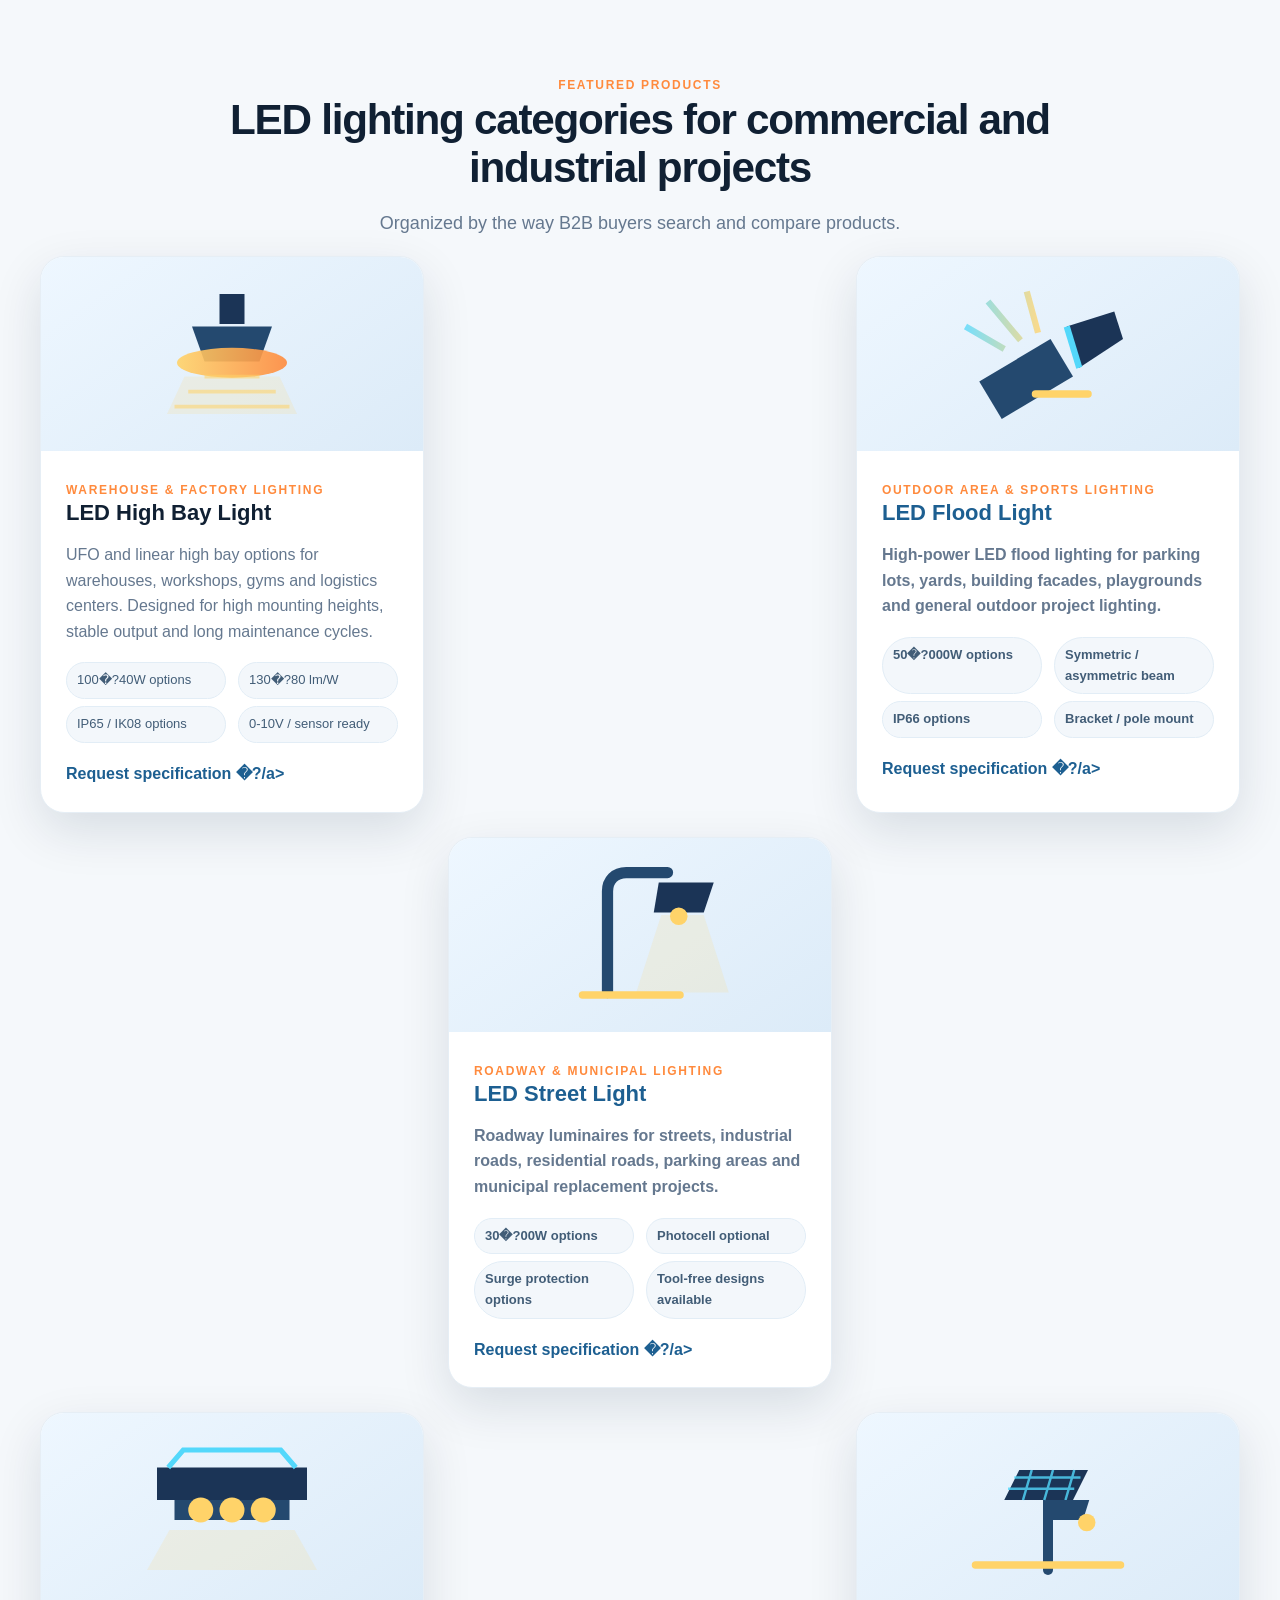
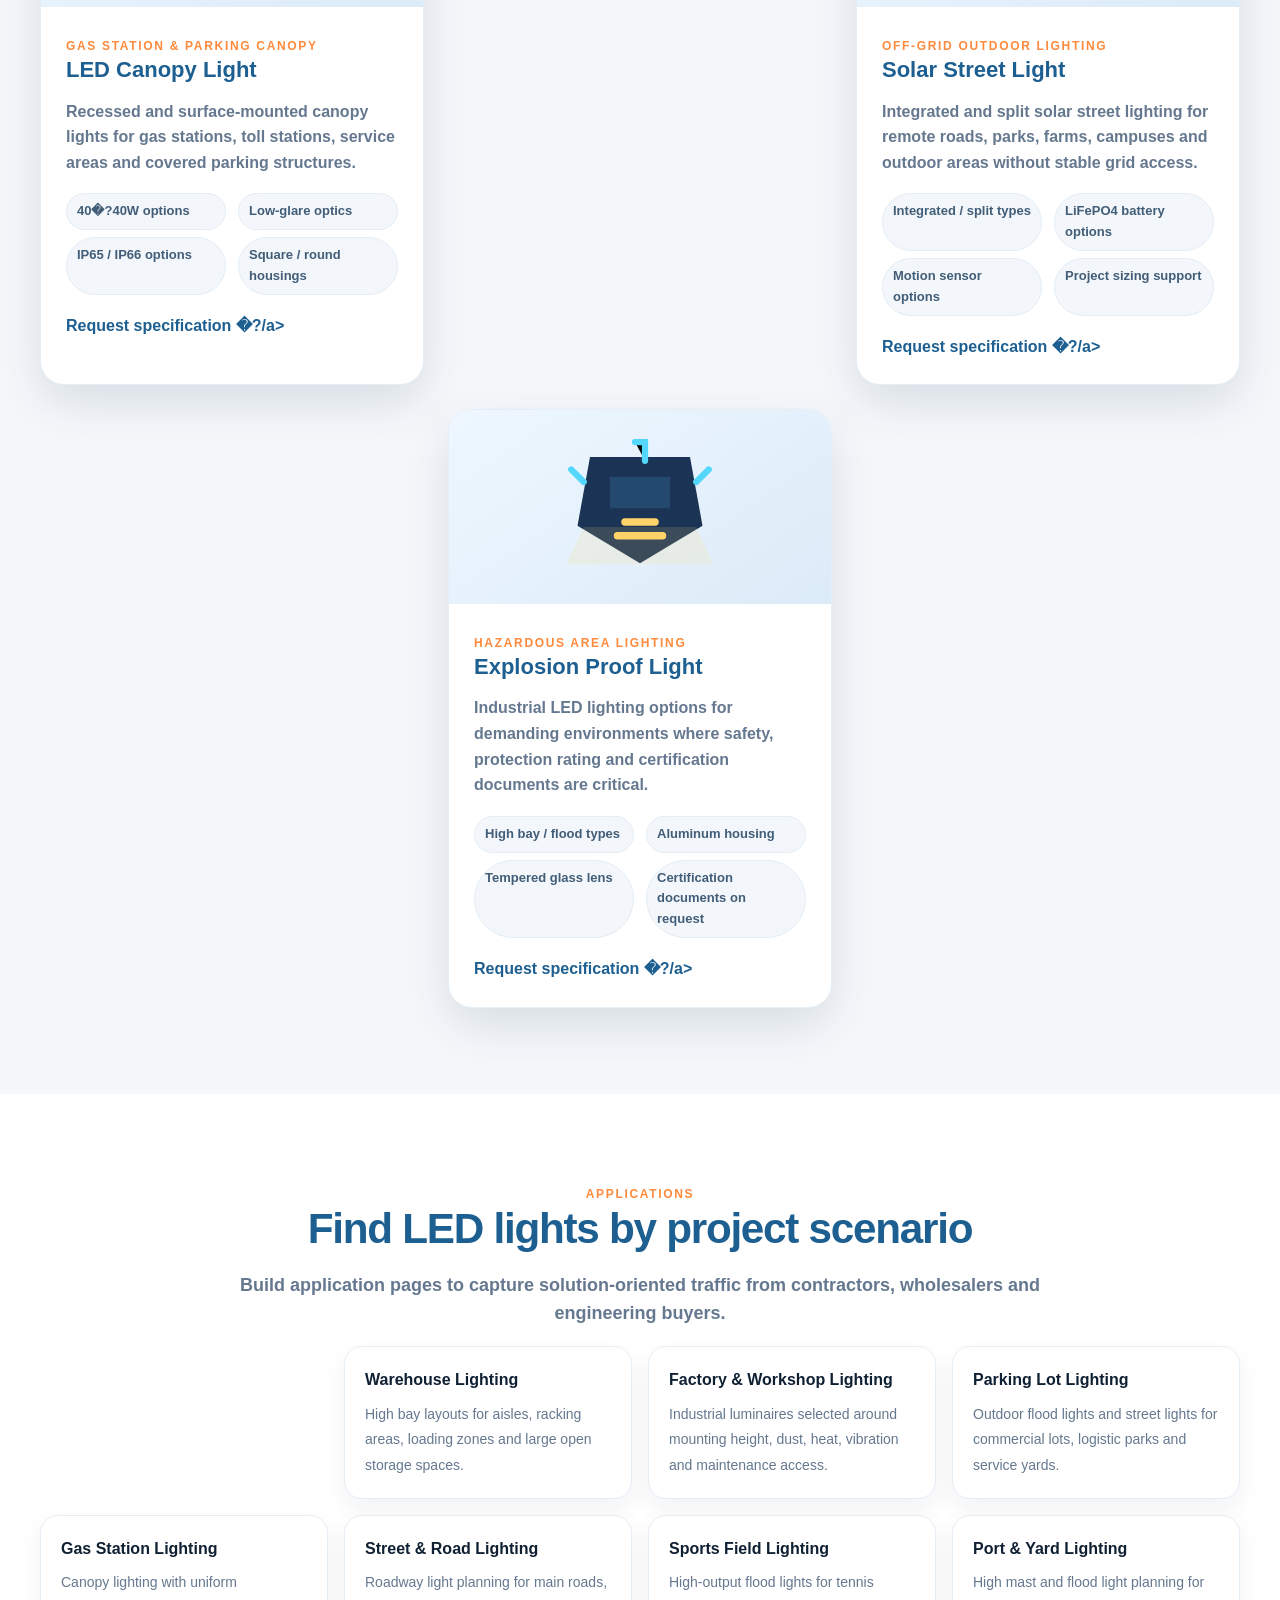
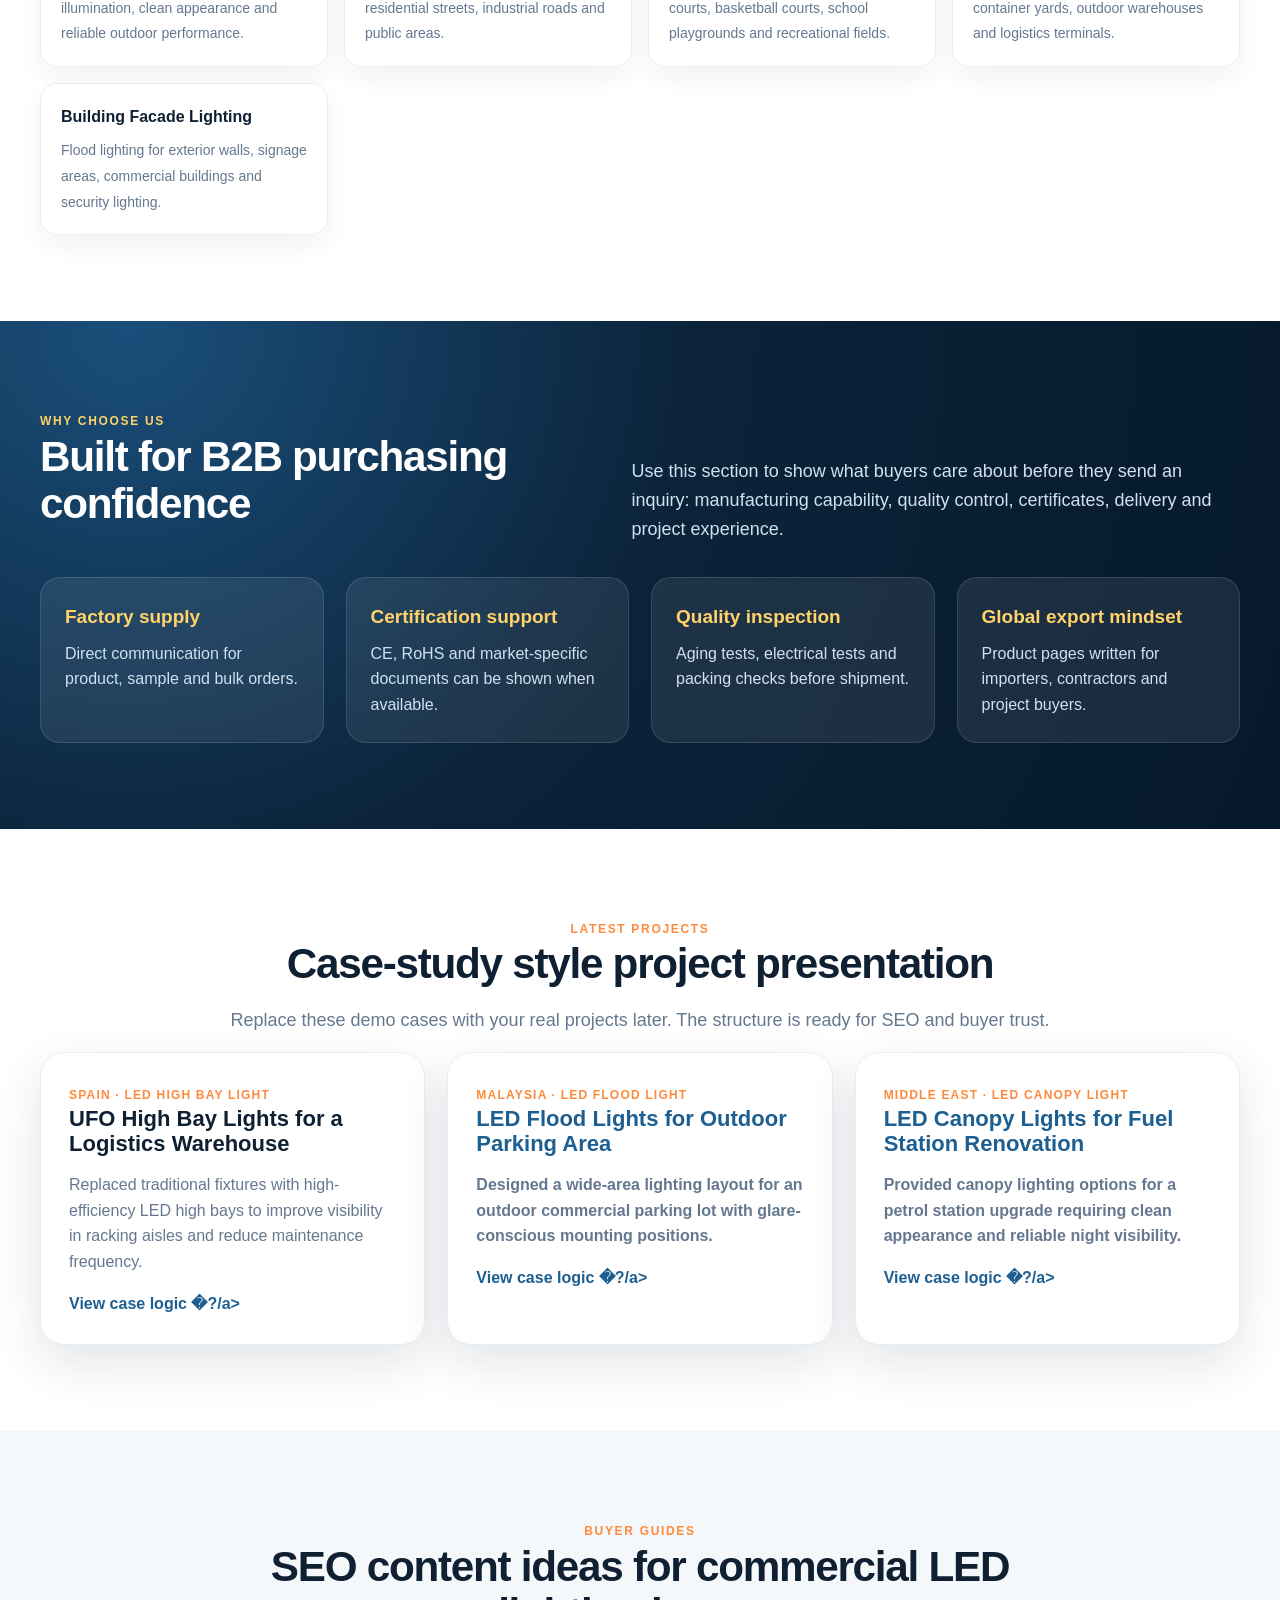
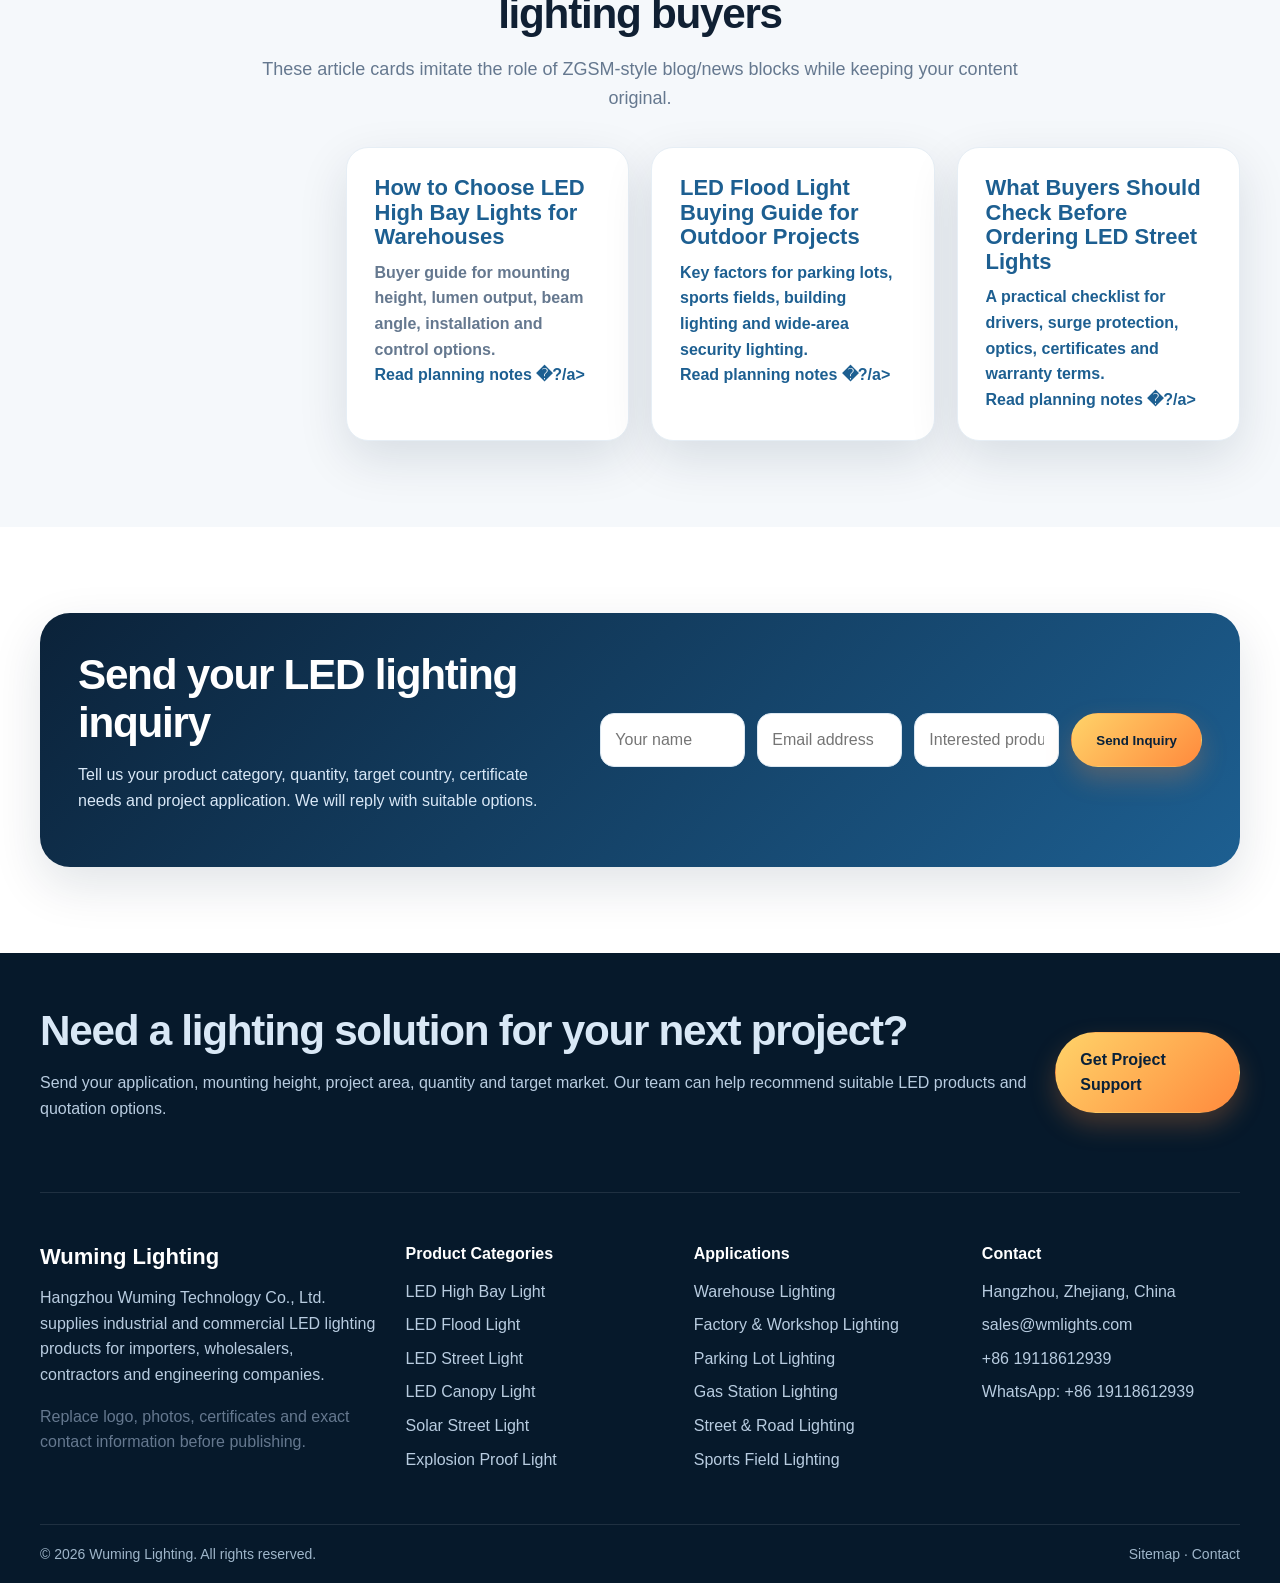
==== commit 1714ad97: "Update contact and domain" ====
--- a/index.html
+++ b/index.html
@@ -6,7 +6,7 @@
   <title>Commercial &amp; Industrial LED Lighting Manufacturer</title>
   <meta name='description' content='Wuming Lighting supplies LED high bay, flood, street, canopy and solar lighting for B2B commercial and industrial projects.'>
   <meta name='robots' content='index, follow'>
-  <link rel='canonical' href='https://example.com'>
+  <link rel='canonical' href='https://wmlights.com'>
   <meta property='og:title' content='Commercial &amp; Industrial LED Lighting Manufacturer'>
   <meta property='og:description' content='Wuming Lighting supplies LED high bay, flood, street, canopy and solar lighting for B2B commercial and industrial projects.'>
   <meta property='og:type' content='website'>
@@ -18,8 +18,8 @@
   "@type":"Organization",
   "name":"Wuming Lighting",
   "legalName":"Hangzhou Wuming Technology Co., Ltd.",
-  "url":"https://example.com",
-  "email":"sales@example.com",
+  "url":"https://wmlights.com",
+  "email":"sales@wmlights.com",
   "address":{"@type":"PostalAddress","addressLocality":"Hangzhou","addressRegion":"Zhejiang","addressCountry":"CN"},
   "makesOffer":[{"@type":"Offer","itemOffered":{"@type":"Product","name":"LED High Bay Light"}}, {"@type":"Offer","itemOffered":{"@type":"Product","name":"LED Flood Light"}}, {"@type":"Offer","itemOffered":{"@type":"Product","name":"LED Street Light"}}, {"@type":"Offer","itemOffered":{"@type":"Product","name":"LED Canopy Light"}}, {"@type":"Offer","itemOffered":{"@type":"Product","name":"Solar Street Light"}}, {"@type":"Offer","itemOffered":{"@type":"Product","name":"Explosion Proof Light"}}]
 }</script>
@@ -29,13 +29,13 @@
 <header class='site-header' id='top'>
   <div class='topbar'>
     <div>OEM/ODM LED Lighting Manufacturer for Commercial & Industrial Projects</div>
-    <div class='topbar-links'><a href='mailto:sales@example.com'>sales@example.com</a><span>|</span><a href='/contact/'>Request a Quote</a></div>
+    <div class='topbar-links'><a href='mailto:sales@wmlights.com'>sales@wmlights.com</a><span>|</span><a href='/contact/'>Request a Quote</a></div>
   </div>
   <div class='nav-wrap'>
     <a class='brand' href='/' aria-label='Wuming Lighting home'>
       <span class='brand-mark'>WM</span><span><strong>Wuming Lighting</strong><small>LED Lighting Manufacturer</small></span>
     </a>
-    <button class='menu-toggle' aria-label='Open navigation' aria-expanded='false'>☰</button>
+    <button class='menu-toggle' aria-label='Open navigation' aria-expanded='false'>�?/button>
     <nav class='main-nav' aria-label='Main navigation'><a class='active' href='/'>Home</a><a class='' href='/products/'>Products</a><a class='' href='/solutions/'>Solutions</a><a class='' href='/applications/'>Applications</a><a class='' href='/case-studies/'>Case Studies</a><a class='' href='/about/'>About Us</a><a class='' href='/contact/'>Contact</a></nav>
   </div>
 </header>
@@ -48,7 +48,7 @@
       <h1>LED Lighting Manufacturer for High Bay, Flood, Street & Canopy Projects</h1>
       <p>We help importers, wholesalers, contractors and engineering companies source reliable LED luminaires for warehouses, factories, parking lots, roads, gas stations and outdoor projects.</p>
       <div class='hero-actions'><a class='btn btn-primary' href='/contact/'>Get Quote</a><a class='btn btn-secondary' href='/products/'>View Products</a></div>
-      <div class='hero-metrics'><div><strong>15+</strong><span>Years industry experience</span></div><div><strong>OEM/ODM</strong><span>Custom product support</span></div><div><strong>3–5 yrs</strong><span>After-sales options</span></div></div>
+      <div class='hero-metrics'><div><strong>15+</strong><span>Years industry experience</span></div><div><strong>OEM/ODM</strong><span>Custom product support</span></div><div><strong>3�? yrs</strong><span>After-sales options</span></div></div>
     </div>
     <div class='hero-visual'>
 <svg class='hero-visual-svg' viewBox='0 0 780 540' role='img' aria-label='Industrial LED lighting project illustration'>
@@ -100,8 +100,8 @@
     <span class='eyebrow'>Warehouse & factory lighting</span>
     <h3>LED High Bay Light</h3>
     <p>UFO and linear high bay options for warehouses, workshops, gyms and logistics centers. Designed for high mounting heights, stable output and long maintenance cycles.</p>
-    <ul class='spec-list'><li>100–240W options</li><li>130–180 lm/W</li><li>IP65 / IK08 options</li><li>0-10V / sensor ready</li></ul>
-    <a class='text-link' href='/contact/?product=led-high-bay-light'>Request specification →</a>
+    <ul class='spec-list'><li>100�?40W options</li><li>130�?80 lm/W</li><li>IP65 / IK08 options</li><li>0-10V / sensor ready</li></ul>
+    <a class='text-link' href='/contact/?product=led-high-bay-light'>Request specification �?/a>
   </div>
 </article>
 <article class='product-card' id='led-flood-light'>
@@ -110,8 +110,8 @@
     <span class='eyebrow'>Outdoor area & sports lighting</span>
     <h3>LED Flood Light</h3>
     <p>High-power LED flood lighting for parking lots, yards, building facades, playgrounds and general outdoor project lighting.</p>
-    <ul class='spec-list'><li>50–1000W options</li><li>Symmetric / asymmetric beam</li><li>IP66 options</li><li>Bracket / pole mount</li></ul>
-    <a class='text-link' href='/contact/?product=led-flood-light'>Request specification →</a>
+    <ul class='spec-list'><li>50�?000W options</li><li>Symmetric / asymmetric beam</li><li>IP66 options</li><li>Bracket / pole mount</li></ul>
+    <a class='text-link' href='/contact/?product=led-flood-light'>Request specification �?/a>
   </div>
 </article>
 <article class='product-card' id='led-street-light'>
@@ -120,8 +120,8 @@
     <span class='eyebrow'>Roadway & municipal lighting</span>
     <h3>LED Street Light</h3>
     <p>Roadway luminaires for streets, industrial roads, residential roads, parking areas and municipal replacement projects.</p>
-    <ul class='spec-list'><li>30–300W options</li><li>Photocell optional</li><li>Surge protection options</li><li>Tool-free designs available</li></ul>
-    <a class='text-link' href='/contact/?product=led-street-light'>Request specification →</a>
+    <ul class='spec-list'><li>30�?00W options</li><li>Photocell optional</li><li>Surge protection options</li><li>Tool-free designs available</li></ul>
+    <a class='text-link' href='/contact/?product=led-street-light'>Request specification �?/a>
   </div>
 </article>
 <article class='product-card' id='led-canopy-light'>
@@ -130,8 +130,8 @@
     <span class='eyebrow'>Gas station & parking canopy</span>
     <h3>LED Canopy Light</h3>
     <p>Recessed and surface-mounted canopy lights for gas stations, toll stations, service areas and covered parking structures.</p>
-    <ul class='spec-list'><li>40–240W options</li><li>Low-glare optics</li><li>IP65 / IP66 options</li><li>Square / round housings</li></ul>
-    <a class='text-link' href='/contact/?product=led-canopy-light'>Request specification →</a>
+    <ul class='spec-list'><li>40�?40W options</li><li>Low-glare optics</li><li>IP65 / IP66 options</li><li>Square / round housings</li></ul>
+    <a class='text-link' href='/contact/?product=led-canopy-light'>Request specification �?/a>
   </div>
 </article>
 <article class='product-card' id='solar-street-light'>
@@ -141,7 +141,7 @@
     <h3>Solar Street Light</h3>
     <p>Integrated and split solar street lighting for remote roads, parks, farms, campuses and outdoor areas without stable grid access.</p>
     <ul class='spec-list'><li>Integrated / split types</li><li>LiFePO4 battery options</li><li>Motion sensor options</li><li>Project sizing support</li></ul>
-    <a class='text-link' href='/contact/?product=solar-street-light'>Request specification →</a>
+    <a class='text-link' href='/contact/?product=solar-street-light'>Request specification �?/a>
   </div>
 </article>
 <article class='product-card' id='explosion-proof-light'>
@@ -151,7 +151,7 @@
     <h3>Explosion Proof Light</h3>
     <p>Industrial LED lighting options for demanding environments where safety, protection rating and certification documents are critical.</p>
     <ul class='spec-list'><li>High bay / flood types</li><li>Aluminum housing</li><li>Tempered glass lens</li><li>Certification documents on request</li></ul>
-    <a class='text-link' href='/contact/?product=explosion-proof-light'>Request specification →</a>
+    <a class='text-link' href='/contact/?product=explosion-proof-light'>Request specification �?/a>
   </div>
 </article></div>
 </section>
@@ -170,11 +170,11 @@
 </section>
 <section class='section'>
   <div class='container section-head'><span class='eyebrow'>Latest Projects</span><h2>Case-study style project presentation</h2><p>Replace these demo cases with your real projects later. The structure is ready for SEO and buyer trust.</p></div>
-  <div class='container case-grid'><article class='case-card'><span>Spain · LED High Bay Light</span><h3>UFO High Bay Lights for a Logistics Warehouse</h3><p>Replaced traditional fixtures with high-efficiency LED high bays to improve visibility in racking aisles and reduce maintenance frequency.</p><a href='/case-studies/'>View case logic →</a></article><article class='case-card'><span>Malaysia · LED Flood Light</span><h3>LED Flood Lights for Outdoor Parking Area</h3><p>Designed a wide-area lighting layout for an outdoor commercial parking lot with glare-conscious mounting positions.</p><a href='/case-studies/'>View case logic →</a></article><article class='case-card'><span>Middle East · LED Canopy Light</span><h3>LED Canopy Lights for Fuel Station Renovation</h3><p>Provided canopy lighting options for a petrol station upgrade requiring clean appearance and reliable night visibility.</p><a href='/case-studies/'>View case logic →</a></article></div>
+  <div class='container case-grid'><article class='case-card'><span>Spain · LED High Bay Light</span><h3>UFO High Bay Lights for a Logistics Warehouse</h3><p>Replaced traditional fixtures with high-efficiency LED high bays to improve visibility in racking aisles and reduce maintenance frequency.</p><a href='/case-studies/'>View case logic �?/a></article><article class='case-card'><span>Malaysia · LED Flood Light</span><h3>LED Flood Lights for Outdoor Parking Area</h3><p>Designed a wide-area lighting layout for an outdoor commercial parking lot with glare-conscious mounting positions.</p><a href='/case-studies/'>View case logic �?/a></article><article class='case-card'><span>Middle East · LED Canopy Light</span><h3>LED Canopy Lights for Fuel Station Renovation</h3><p>Provided canopy lighting options for a petrol station upgrade requiring clean appearance and reliable night visibility.</p><a href='/case-studies/'>View case logic �?/a></article></div>
 </section>
 <section class='section soft-bg'>
   <div class='container section-head'><span class='eyebrow'>Buyer Guides</span><h2>SEO content ideas for commercial LED lighting buyers</h2><p>These article cards imitate the role of ZGSM-style blog/news blocks while keeping your content original.</p></div>
-  <div class='container blog-grid'><article class='blog-card'><h3>How to Choose LED High Bay Lights for Warehouses</h3><p>Buyer guide for mounting height, lumen output, beam angle, installation and control options.</p><a href='/solutions/'>Read planning notes →</a></article><article class='blog-card'><h3>LED Flood Light Buying Guide for Outdoor Projects</h3><p>Key factors for parking lots, sports fields, building lighting and wide-area security lighting.</p><a href='/solutions/'>Read planning notes →</a></article><article class='blog-card'><h3>What Buyers Should Check Before Ordering LED Street Lights</h3><p>A practical checklist for drivers, surge protection, optics, certificates and warranty terms.</p><a href='/solutions/'>Read planning notes →</a></article></div>
+  <div class='container blog-grid'><article class='blog-card'><h3>How to Choose LED High Bay Lights for Warehouses</h3><p>Buyer guide for mounting height, lumen output, beam angle, installation and control options.</p><a href='/solutions/'>Read planning notes �?/a></article><article class='blog-card'><h3>LED Flood Light Buying Guide for Outdoor Projects</h3><p>Key factors for parking lots, sports fields, building lighting and wide-area security lighting.</p><a href='/solutions/'>Read planning notes �?/a></article><article class='blog-card'><h3>What Buyers Should Check Before Ordering LED Street Lights</h3><p>A practical checklist for drivers, surge protection, optics, certificates and warranty terms.</p><a href='/solutions/'>Read planning notes �?/a></article></div>
 </section>
 <section class='section'>
   <div class='container contact-strip'>
@@ -198,12 +198,12 @@
     <div><h3>Wuming Lighting</h3><p>Hangzhou Wuming Technology Co., Ltd. supplies industrial and commercial LED lighting products for importers, wholesalers, contractors and engineering companies.</p><p class='muted'>Replace logo, photos, certificates and exact contact information before publishing.</p></div>
     <div><h4>Product Categories</h4><ul><li><a href='/products/#led-high-bay-light'>LED High Bay Light</a></li><li><a href='/products/#led-flood-light'>LED Flood Light</a></li><li><a href='/products/#led-street-light'>LED Street Light</a></li><li><a href='/products/#led-canopy-light'>LED Canopy Light</a></li><li><a href='/products/#solar-street-light'>Solar Street Light</a></li><li><a href='/products/#explosion-proof-light'>Explosion Proof Light</a></li></ul></div>
     <div><h4>Applications</h4><ul><li><a href='/applications/'>Warehouse Lighting</a></li><li><a href='/applications/'>Factory & Workshop Lighting</a></li><li><a href='/applications/'>Parking Lot Lighting</a></li><li><a href='/applications/'>Gas Station Lighting</a></li><li><a href='/applications/'>Street & Road Lighting</a></li><li><a href='/applications/'>Sports Field Lighting</a></li></ul></div>
-    <div><h4>Contact</h4><ul><li>Hangzhou, Zhejiang, China</li><li><a href='mailto:sales@example.com'>sales@example.com</a></li><li>+86-000-0000-0000</li><li>WhatsApp: +86-000-0000-0000</li></ul></div>
+    <div><h4>Contact</h4><ul><li>Hangzhou, Zhejiang, China</li><li><a href='mailto:sales@wmlights.com'>sales@wmlights.com</a></li><li>+86 19118612939</li><li>WhatsApp: +86 19118612939</li></ul></div>
   </div>
   <div class='container footer-bottom'><span>© 2026 Wuming Lighting. All rights reserved.</span><span><a href='/sitemap.xml'>Sitemap</a> · <a href='/contact/'>Contact</a></span></div>
 </footer>
-<button class='back-to-top' aria-label='Back to top'>↑</button>
+<button class='back-to-top' aria-label='Back to top'>�?/button>
 <script src='/assets/js/main.js'></script>
 
 </body>
-</html>+</html>
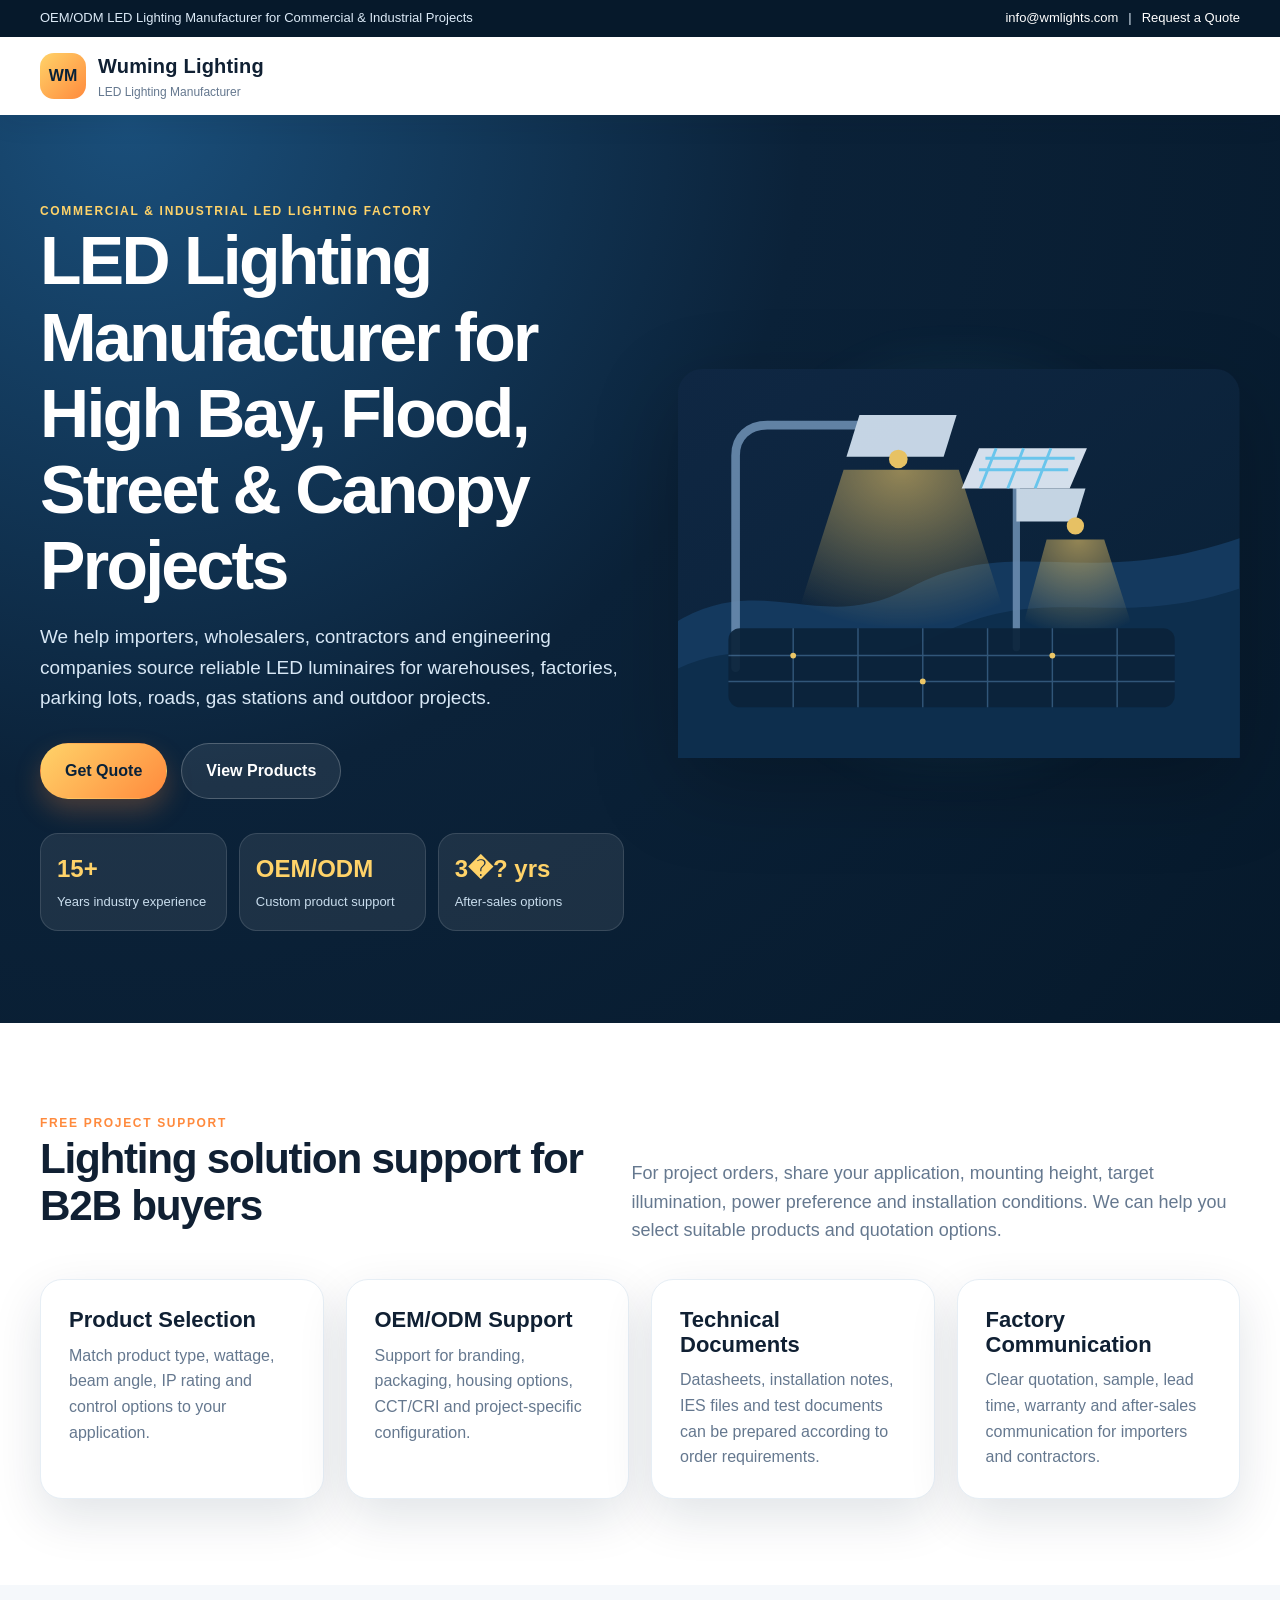
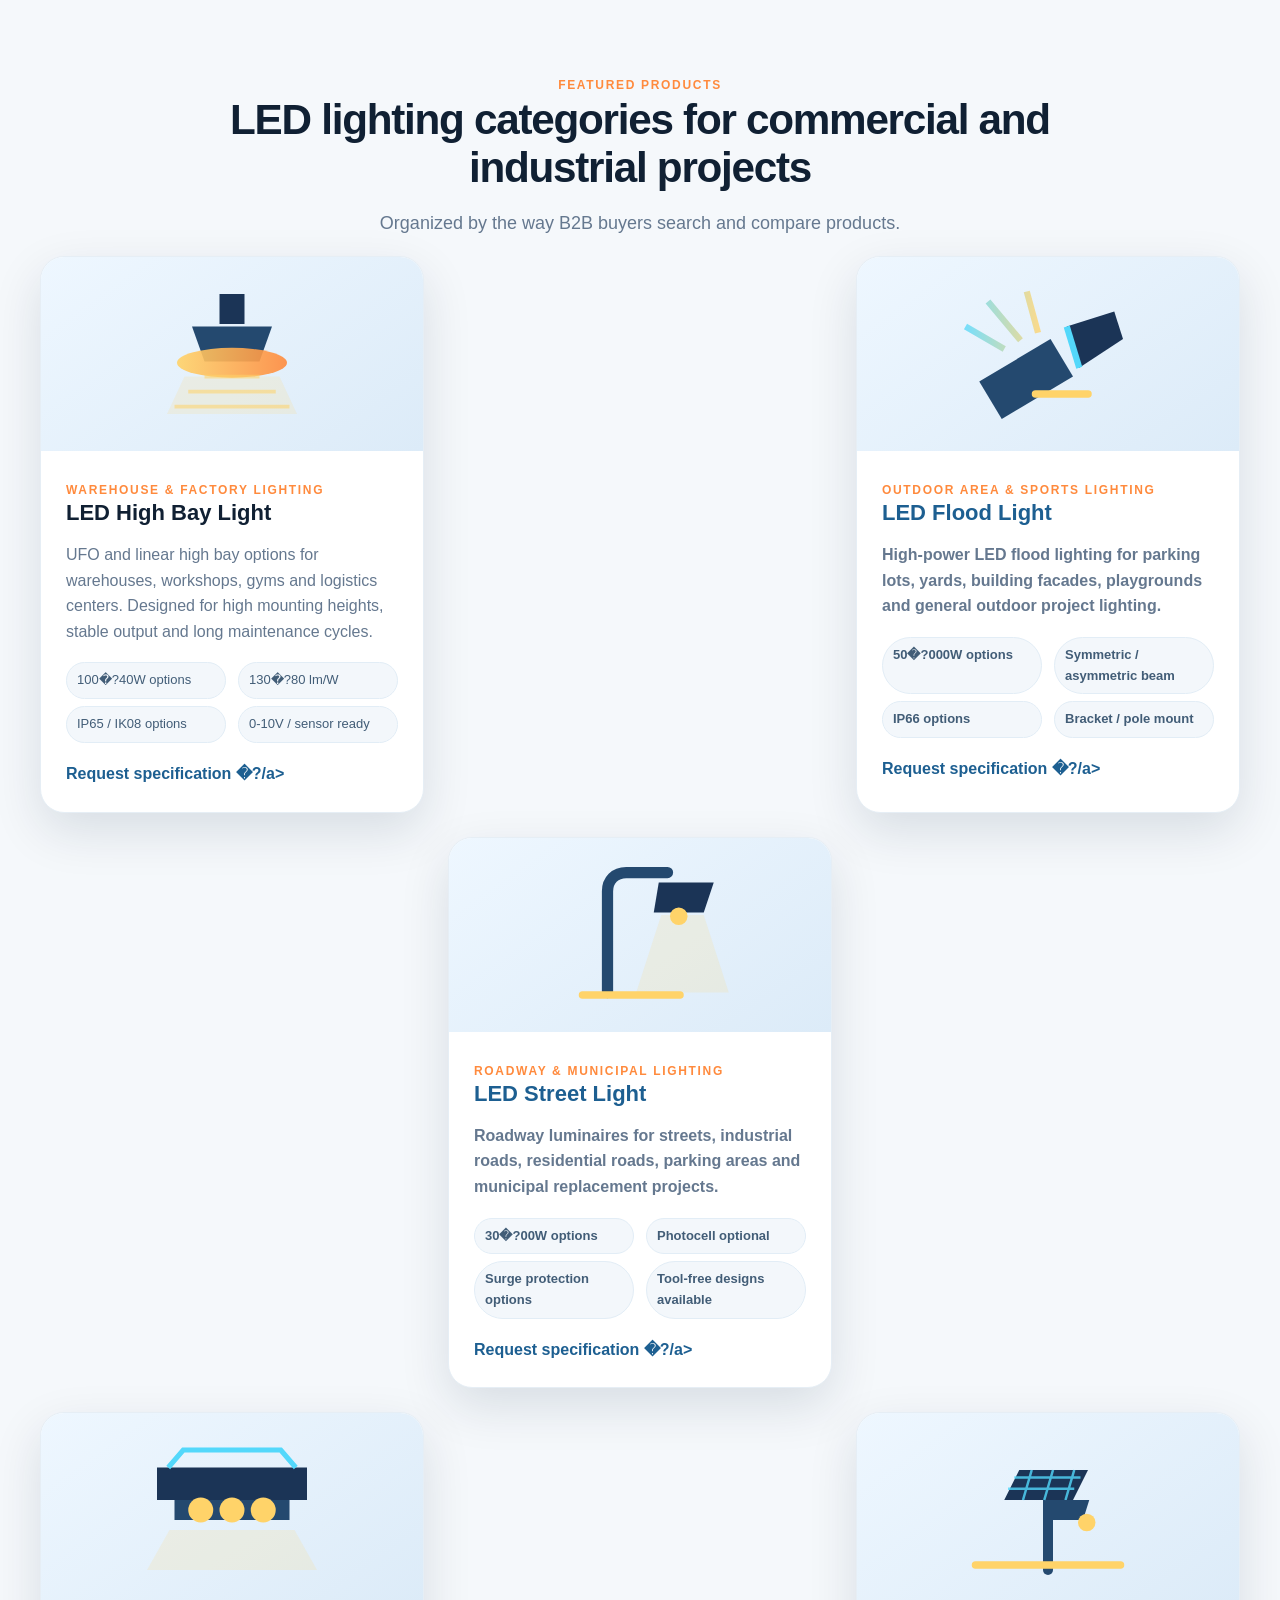
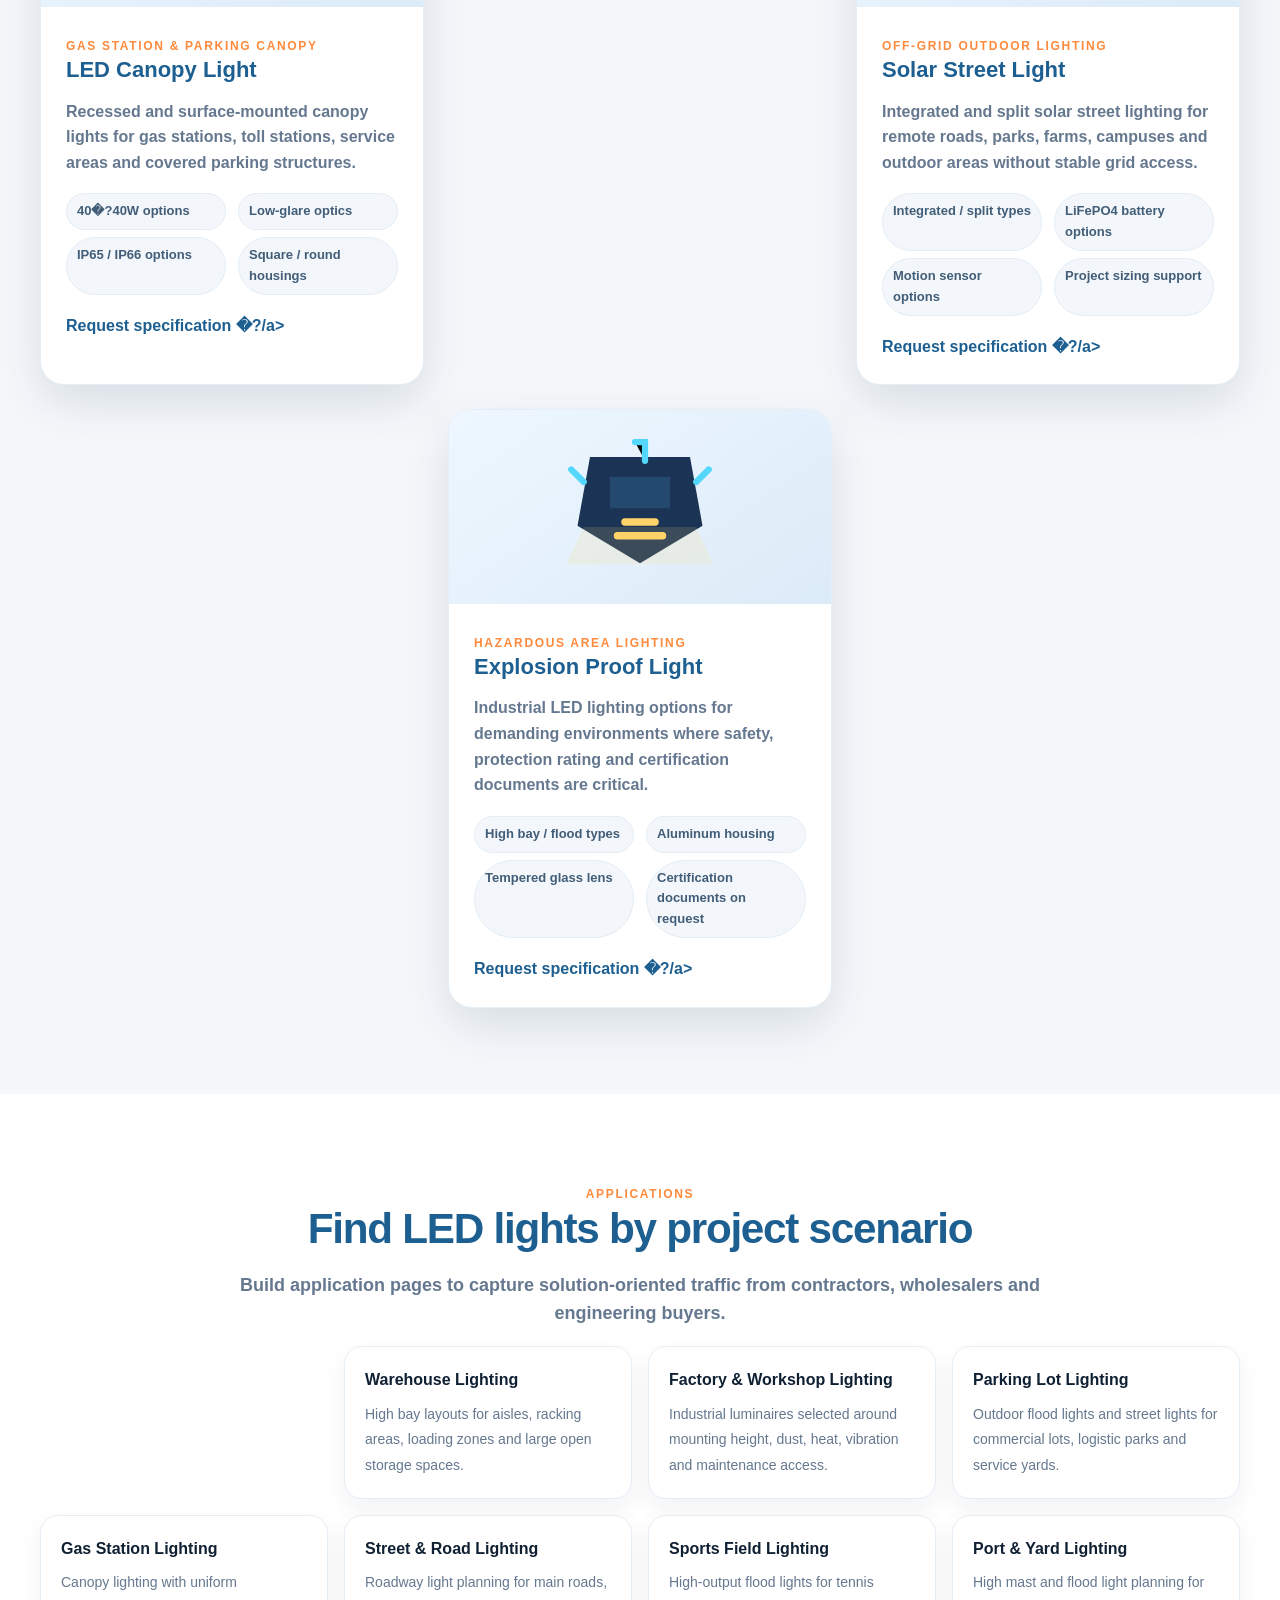
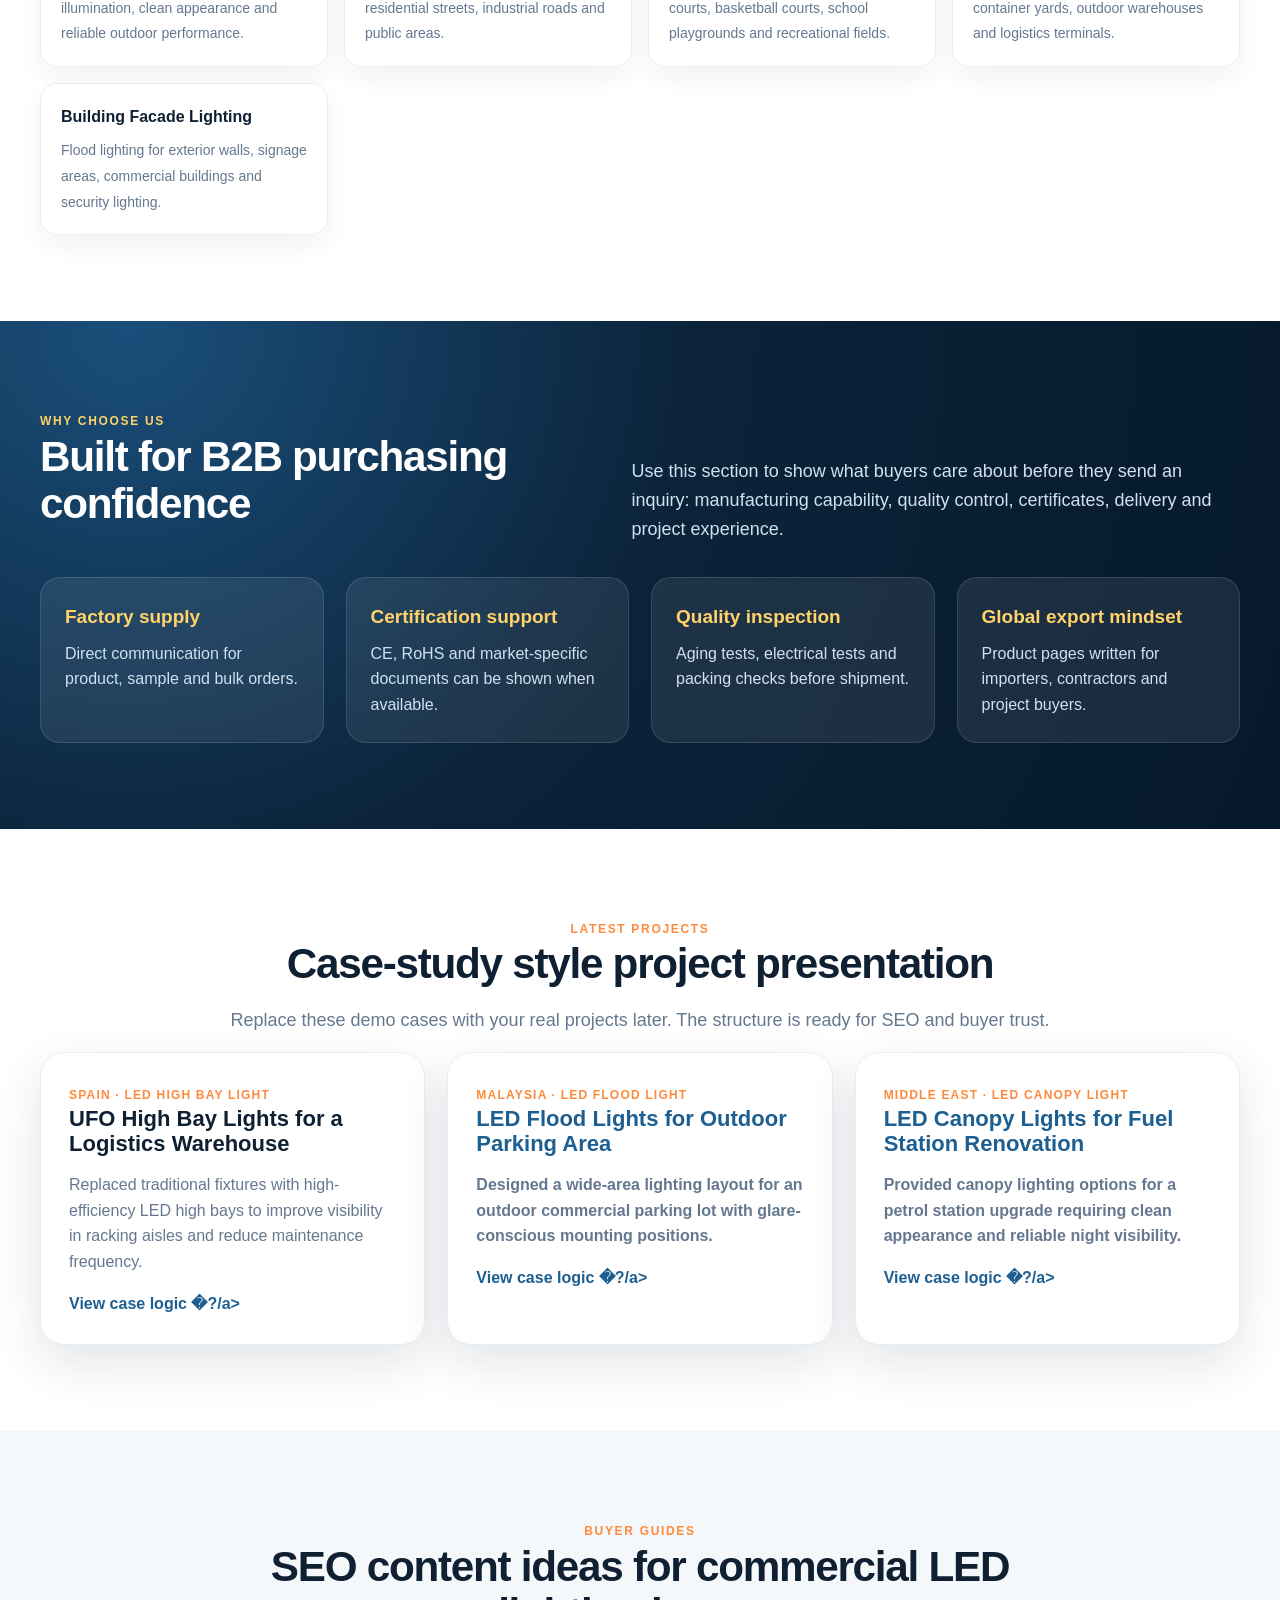
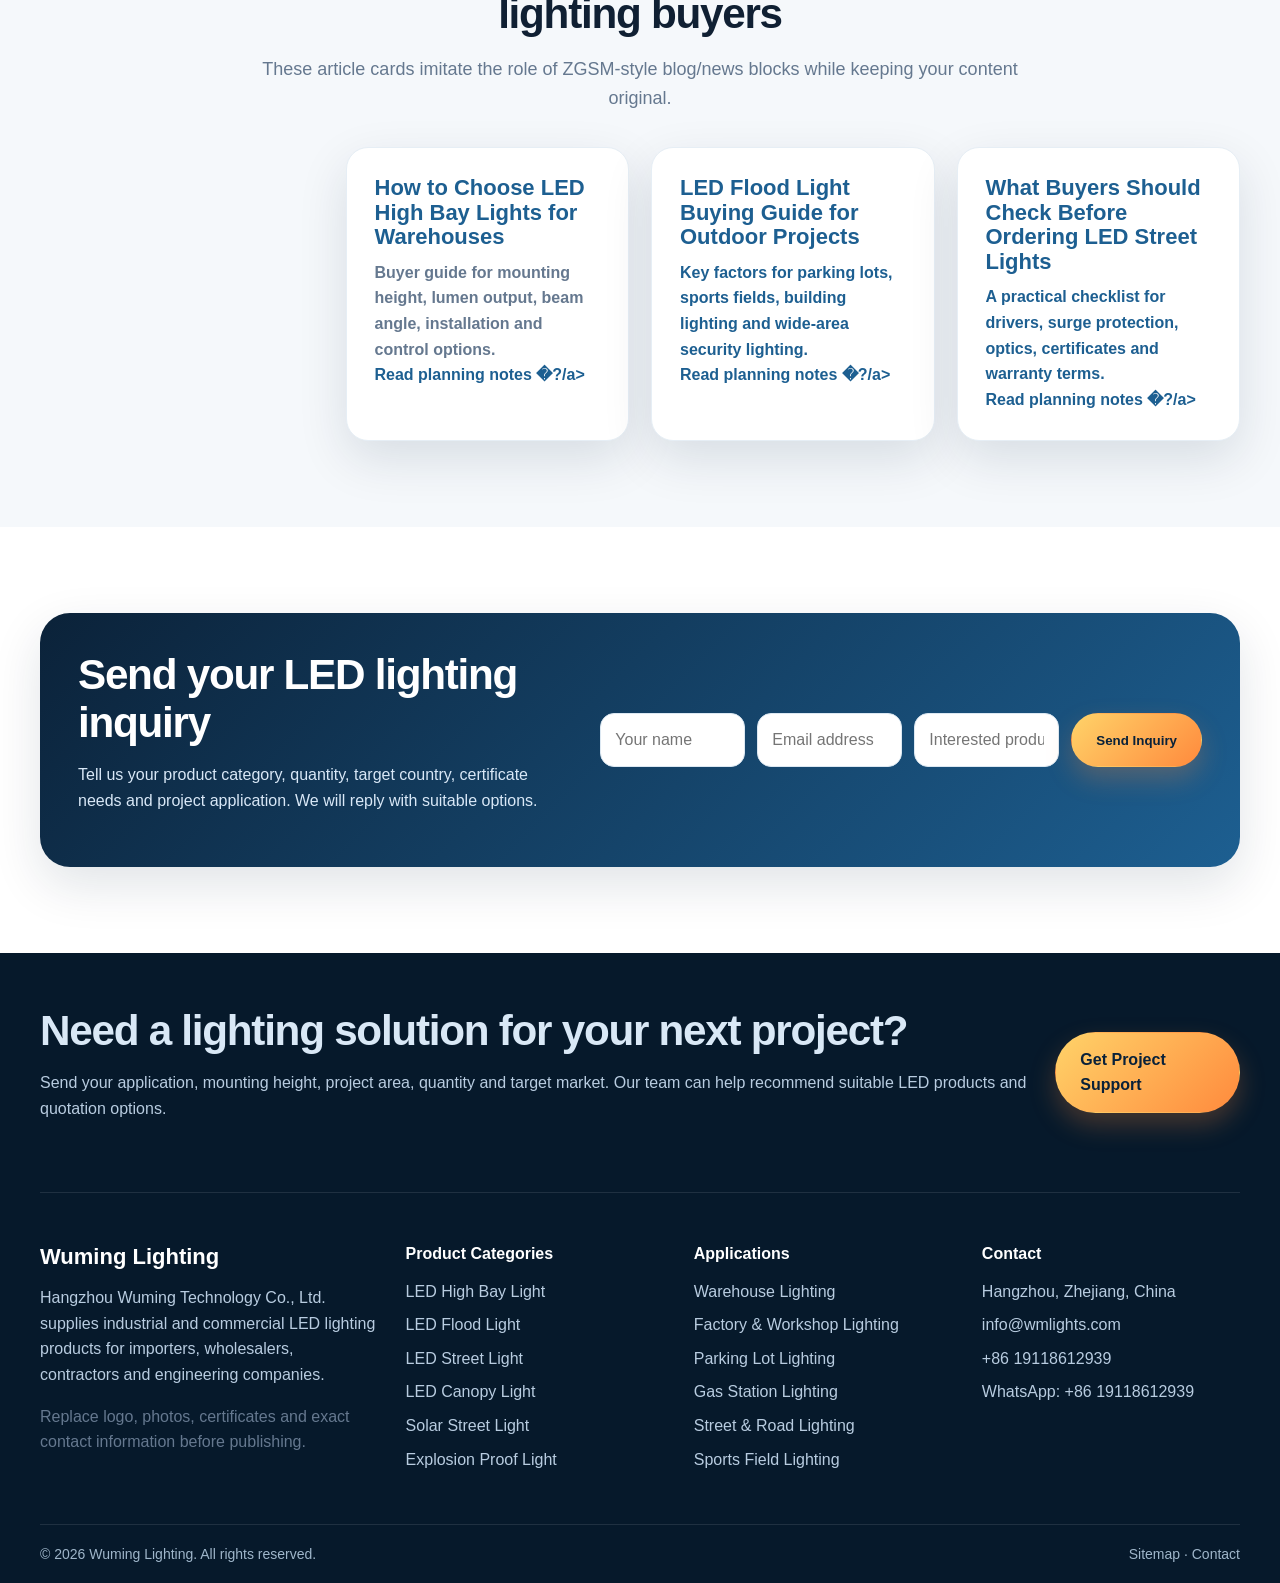
==== commit c90cccf2: "Correct footer contact and update email to info@wmlights.com" ====
--- a/index.html
+++ b/index.html
@@ -19,7 +19,7 @@
   "name":"Wuming Lighting",
   "legalName":"Hangzhou Wuming Technology Co., Ltd.",
   "url":"https://wmlights.com",
-  "email":"sales@wmlights.com",
+  "email":"info@wmlights.com",
   "address":{"@type":"PostalAddress","addressLocality":"Hangzhou","addressRegion":"Zhejiang","addressCountry":"CN"},
   "makesOffer":[{"@type":"Offer","itemOffered":{"@type":"Product","name":"LED High Bay Light"}}, {"@type":"Offer","itemOffered":{"@type":"Product","name":"LED Flood Light"}}, {"@type":"Offer","itemOffered":{"@type":"Product","name":"LED Street Light"}}, {"@type":"Offer","itemOffered":{"@type":"Product","name":"LED Canopy Light"}}, {"@type":"Offer","itemOffered":{"@type":"Product","name":"Solar Street Light"}}, {"@type":"Offer","itemOffered":{"@type":"Product","name":"Explosion Proof Light"}}]
 }</script>
@@ -29,7 +29,7 @@
 <header class='site-header' id='top'>
   <div class='topbar'>
     <div>OEM/ODM LED Lighting Manufacturer for Commercial & Industrial Projects</div>
-    <div class='topbar-links'><a href='mailto:sales@wmlights.com'>sales@wmlights.com</a><span>|</span><a href='/contact/'>Request a Quote</a></div>
+    <div class='topbar-links'><a href='mailto:info@wmlights.com'>info@wmlights.com</a><span>|</span><a href='/contact/'>Request a Quote</a></div>
   </div>
   <div class='nav-wrap'>
     <a class='brand' href='/' aria-label='Wuming Lighting home'>
@@ -198,7 +198,7 @@
     <div><h3>Wuming Lighting</h3><p>Hangzhou Wuming Technology Co., Ltd. supplies industrial and commercial LED lighting products for importers, wholesalers, contractors and engineering companies.</p><p class='muted'>Replace logo, photos, certificates and exact contact information before publishing.</p></div>
     <div><h4>Product Categories</h4><ul><li><a href='/products/#led-high-bay-light'>LED High Bay Light</a></li><li><a href='/products/#led-flood-light'>LED Flood Light</a></li><li><a href='/products/#led-street-light'>LED Street Light</a></li><li><a href='/products/#led-canopy-light'>LED Canopy Light</a></li><li><a href='/products/#solar-street-light'>Solar Street Light</a></li><li><a href='/products/#explosion-proof-light'>Explosion Proof Light</a></li></ul></div>
     <div><h4>Applications</h4><ul><li><a href='/applications/'>Warehouse Lighting</a></li><li><a href='/applications/'>Factory & Workshop Lighting</a></li><li><a href='/applications/'>Parking Lot Lighting</a></li><li><a href='/applications/'>Gas Station Lighting</a></li><li><a href='/applications/'>Street & Road Lighting</a></li><li><a href='/applications/'>Sports Field Lighting</a></li></ul></div>
-    <div><h4>Contact</h4><ul><li>Hangzhou, Zhejiang, China</li><li><a href='mailto:sales@wmlights.com'>sales@wmlights.com</a></li><li>+86 19118612939</li><li>WhatsApp: +86 19118612939</li></ul></div>
+    <div><h4>Contact</h4><ul><li>Hangzhou, Zhejiang, China</li><li><a href='mailto:info@wmlights.com'>info@wmlights.com</a></li><li>+86 19118612939</li><li>WhatsApp: +86 19118612939</li></ul></div>
   </div>
   <div class='container footer-bottom'><span>© 2026 Wuming Lighting. All rights reserved.</span><span><a href='/sitemap.xml'>Sitemap</a> · <a href='/contact/'>Contact</a></span></div>
 </footer>
@@ -207,3 +207,4 @@
 
 </body>
 </html>
+
